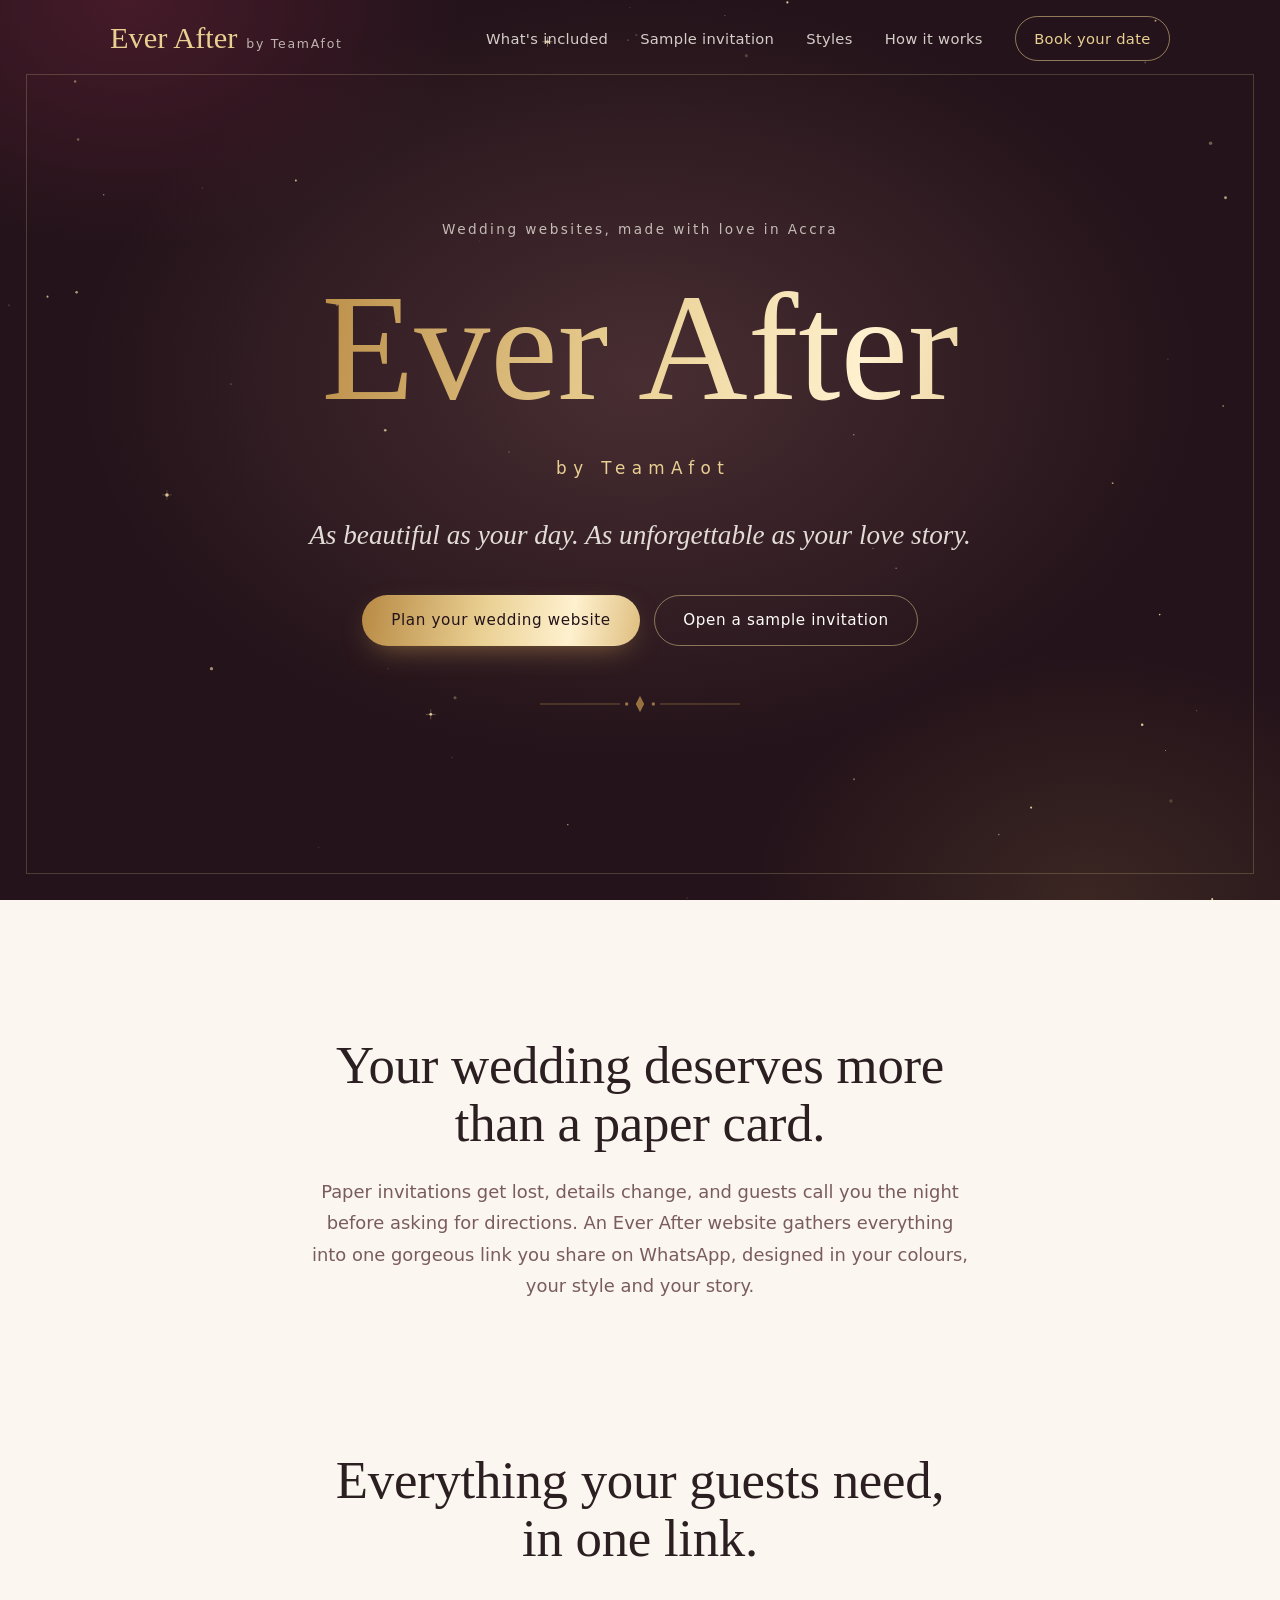
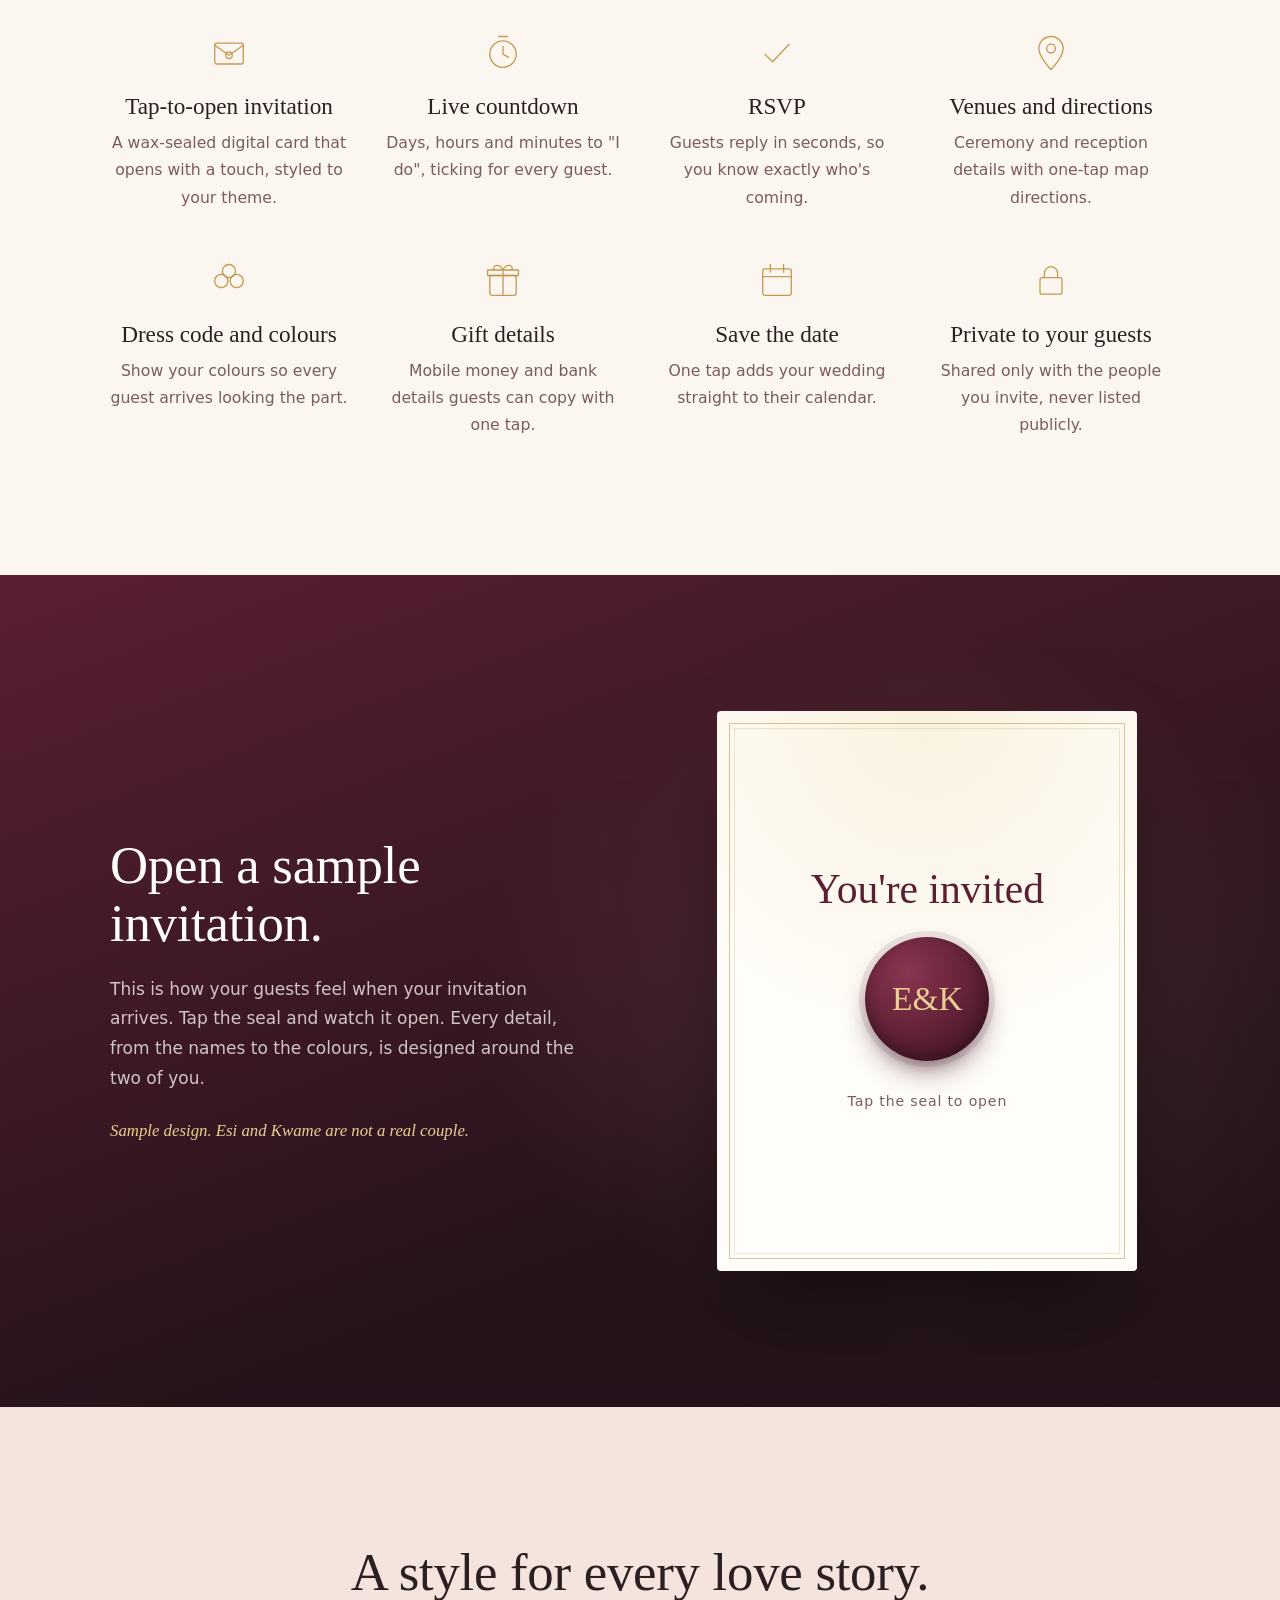
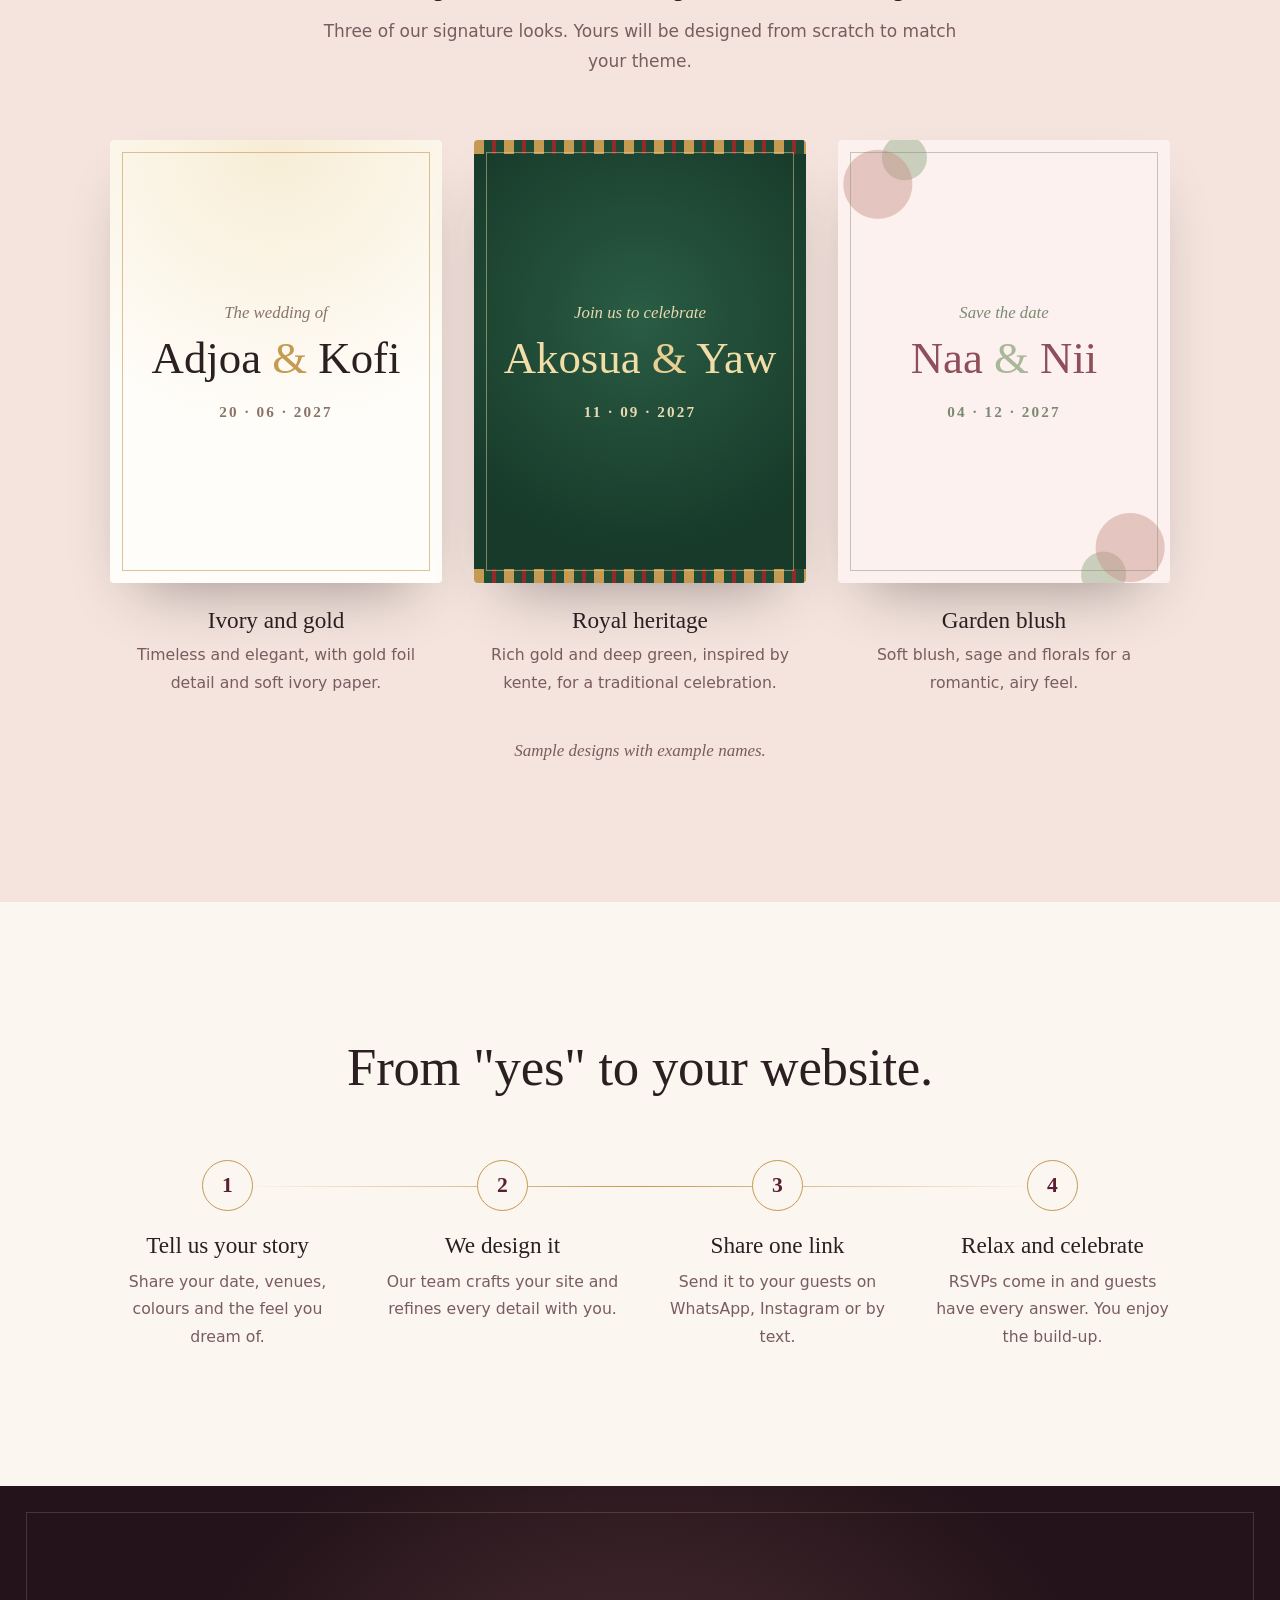
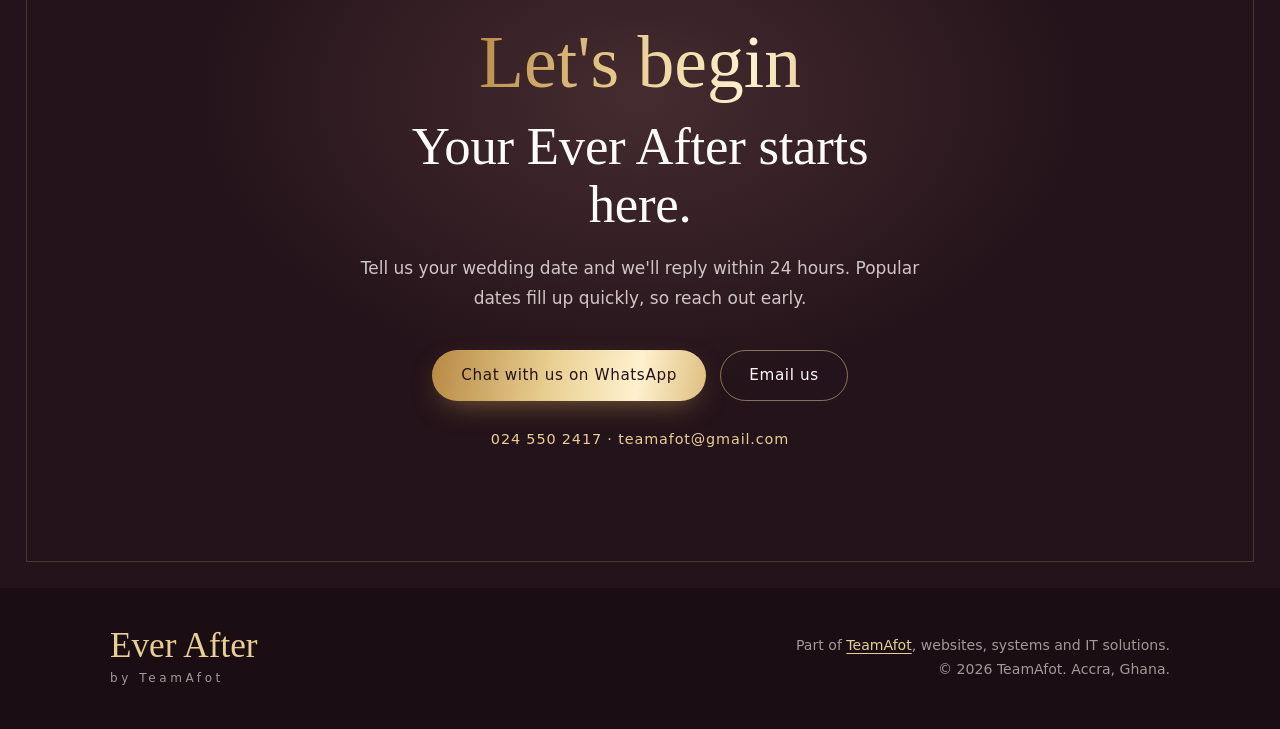
==== index.html @ 18d46f21 "Add files via upload" ====
<!DOCTYPE html>
<html lang="en">
<head>
  <meta charset="utf-8">
  <meta name="viewport" content="width=device-width, initial-scale=1">
  <title>Ever After by TeamAfot | Wedding Websites in Ghana</title>
  <meta name="description" content="Ever After by TeamAfot designs glamorous wedding websites: digital invitations, countdowns, RSVP, gift details and directions, all in one link for your guests.">
  <meta name="theme-color" content="#24131A">
  <meta property="og:title" content="Ever After by TeamAfot">
  <meta property="og:description" content="Wedding websites as beautiful as your day.">
  <meta property="og:image" content="assets/logo/ever-after-logo-dark.png">
  <link rel="icon" href="assets/logo/favicon.svg" type="image/svg+xml">
  <link rel="preload" href="assets/fonts/pinyon-script-latin-400-normal.woff2" as="font" type="font/woff2" crossorigin>
  <link rel="preload" href="assets/fonts/cormorant-garamond-latin-500-normal.woff2" as="font" type="font/woff2" crossorigin>
  <link rel="stylesheet" href="styles.css">
</head>
<body>

<a class="skip" href="#main">Skip to content</a>

<header class="nav">
  <div class="nav__inner">
    <a class="nav__brand" href="#top" aria-label="Ever After by TeamAfot, home">
      <span class="nav__script">Ever After</span>
      <span class="nav__by">by TeamAfot</span>
    </a>
    <button class="nav__toggle" aria-expanded="false" aria-controls="menu">Menu</button>
    <nav class="nav__menu" id="menu" aria-label="Main">
      <a href="#features">What's included</a>
      <a href="#sample">Sample invitation</a>
      <a href="#styles">Styles</a>
      <a href="#how">How it works</a>
      <a class="nav__cta" href="#book">Book your date</a>
    </nav>
  </div>
</header>

<main id="main">

  <!-- HERO -->
  <section class="hero" id="top">
    <canvas class="sparkles" aria-hidden="true"></canvas>
    <div class="hero__inner">
      <p class="hero__pre">Wedding websites, made with love in Accra</p>
      <h1 class="hero__title"><span class="foil">Ever After</span></h1>
      <p class="hero__by">by TeamAfot</p>
      <p class="hero__line">As beautiful as your day. As unforgettable as your love story.</p>
      <div class="hero__actions">
        <a class="btn btn--foil" href="#book">Plan your wedding website</a>
        <a class="btn btn--ghost" href="#sample">Open a sample invitation</a>
      </div>
      <div class="hero__ornament" aria-hidden="true">
      <svg viewBox="0 0 240 24"><path d="M0 12h96M144 12h96" stroke="currentColor" stroke-width=".8"/><path d="M120 2l5 10-5 10-5-10z" fill="currentColor"/><circle cx="104" cy="12" r="2" fill="currentColor"/><circle cx="136" cy="12" r="2" fill="currentColor"/></svg>
    </div>
    </div>

  </section>

  <!-- INTRO -->
  <section class="intro">
    <div class="wrap intro__inner">
      <h2>Your wedding deserves more than a paper&nbsp;card.</h2>
      <p>Paper invitations get lost, details change, and guests call you the night before asking for directions. An Ever After website gathers everything into one gorgeous link you share on WhatsApp, designed in your colours, your style and your story.</p>
    </div>
  </section>

  <!-- FEATURES -->
  <section class="features" id="features">
    <div class="wrap">
      <div class="head head--center">
        <h2>Everything your guests need, in one link.</h2>
      </div>
      <ul class="features__grid" role="list">
        <li>
          <svg viewBox="0 0 40 40" aria-hidden="true"><rect x="7" y="11" width="26" height="19" rx="2"/><path d="M7 13l13 9 13-9"/><circle cx="20" cy="22" r="3"/></svg>
          <h3>Tap-to-open invitation</h3>
          <p>A wax-sealed digital card that opens with a touch, styled to your theme.</p>
        </li>
        <li>
          <svg viewBox="0 0 40 40" aria-hidden="true"><circle cx="20" cy="21" r="12"/><path d="M20 14v7l5 3M16 5h8"/></svg>
          <h3>Live countdown</h3>
          <p>Days, hours and minutes to "I do", ticking for every guest.</p>
        </li>
        <li>
          <svg viewBox="0 0 40 40" aria-hidden="true"><path d="M9 21l7 7 15-16"/></svg>
          <h3>RSVP</h3>
          <p>Guests reply in seconds, so you know exactly who's coming.</p>
        </li>
        <li>
          <svg viewBox="0 0 40 40" aria-hidden="true"><path d="M20 35s-11-11-11-19a11 11 0 0 1 22 0c0 8-11 19-11 19z"/><circle cx="20" cy="16" r="4"/></svg>
          <h3>Venues and directions</h3>
          <p>Ceremony and reception details with one-tap map directions.</p>
        </li>
        <li>
          <svg viewBox="0 0 40 40" aria-hidden="true"><circle cx="13" cy="20" r="6"/><circle cx="27" cy="20" r="6"/><circle cx="20" cy="11" r="6"/></svg>
          <h3>Dress code and colours</h3>
          <p>Show your colours so every guest arrives looking the part.</p>
        </li>
        <li>
          <svg viewBox="0 0 40 40" aria-hidden="true"><rect x="8" y="15" width="24" height="18" rx="2"/><path d="M6 15h28v-5H6zM20 10v23M20 10c-3-6-10-5-8 0M20 10c3-6 10-5 8 0"/></svg>
          <h3>Gift details</h3>
          <p>Mobile money and bank details guests can copy with one tap.</p>
        </li>
        <li>
          <svg viewBox="0 0 40 40" aria-hidden="true"><rect x="7" y="9" width="26" height="24" rx="2"/><path d="M7 16h26M14 5v7M26 5v7"/></svg>
          <h3>Save the date</h3>
          <p>One tap adds your wedding straight to their calendar.</p>
        </li>
        <li>
          <svg viewBox="0 0 40 40" aria-hidden="true"><rect x="10" y="17" width="20" height="15" rx="2"/><path d="M14 17v-4a6 6 0 0 1 12 0v4"/></svg>
          <h3>Private to your guests</h3>
          <p>Shared only with the people you invite, never listed publicly.</p>
        </li>
      </ul>
    </div>
  </section>

  <!-- SAMPLE INVITATION -->
  <section class="sample" id="sample">
    <canvas class="confetti" aria-hidden="true"></canvas>
    <div class="wrap sample__grid">
      <div class="sample__copy">
        <h2>Open a sample invitation.</h2>
        <p>This is how your guests feel when your invitation arrives. Tap the seal and watch it open. Every detail, from the names to the colours, is designed around the two of you.</p>
        <p class="sample__note">Sample design. Esi and Kwame are not a real couple.</p>
      </div>

      <div class="invite">
        <div class="invite__card">
          <div class="invite__closed">
            <p class="invite__kicker">You're invited</p>
            <button class="seal" aria-label="Open the sample invitation"><span>E&amp;K</span></button>
            <p class="invite__tap">Tap the seal to open</p>
          </div>
          <div class="invite__open" hidden>
            <p class="invite__small">Together with their families</p>
            <p class="invite__names">Esi <span>&amp;</span> Kwame</p>
            <p class="invite__small">request the honour of your presence</p>
            <div class="invite__rule" aria-hidden="true"></div>
            <p class="invite__date">Saturday, 13 March 2027</p>
            <p class="invite__venue">Accra, Ghana</p>
            <div class="countdown">
              <div><b data-cd="d">0</b><small>days</small></div>
              <div><b data-cd="h">00</b><small>hours</small></div>
              <div><b data-cd="m">00</b><small>mins</small></div>
              <div><b data-cd="s">00</b><small>secs</small></div>
            </div>
            <div class="swatches" aria-label="Dress code: wine, champagne and gold">
              <span style="--c:#5B1F33"></span><span style="--c:#F1E2C6"></span><span style="--c:#C59A52"></span>
              <small>Dress code</small>
            </div>
            <div class="rsvp">
              <button class="rsvp__btn" data-rsvp="yes">Joyfully accept</button>
              <button class="rsvp__btn rsvp__btn--line" data-rsvp="no">Regretfully decline</button>
            </div>
            <p class="rsvp__msg" role="status"></p>
            <button class="invite__reset">Close invitation</button>
          </div>
        </div>
      </div>
    </div>
  </section>

  <!-- STYLES -->
  <section class="styles" id="styles">
    <div class="wrap">
      <div class="head head--center">
        <h2>A style for every love story.</h2>
        <p>Three of our signature looks. Yours will be designed from scratch to match your theme.</p>
      </div>
      <ul class="styles__grid" role="list">
        <li class="look look--ivory">
          <div class="look__card" aria-hidden="true">
            <p class="look__small">The wedding of</p>
            <p class="look__names">Adjoa <span>&amp;</span> Kofi</p>
            <p class="look__date">20 · 06 · 2027</p>
          </div>
          <h3>Ivory and gold</h3>
          <p>Timeless and elegant, with gold foil detail and soft ivory paper.</p>
        </li>
        <li class="look look--kente">
          <div class="look__card" aria-hidden="true">
            <p class="look__small">Join us to celebrate</p>
            <p class="look__names">Akosua <span>&amp;</span> Yaw</p>
            <p class="look__date">11 · 09 · 2027</p>
          </div>
          <h3>Royal heritage</h3>
          <p>Rich gold and deep green, inspired by kente, for a traditional celebration.</p>
        </li>
        <li class="look look--blush">
          <div class="look__card" aria-hidden="true">
            <p class="look__small">Save the date</p>
            <p class="look__names">Naa <span>&amp;</span> Nii</p>
            <p class="look__date">04 · 12 · 2027</p>
          </div>
          <h3>Garden blush</h3>
          <p>Soft blush, sage and florals for a romantic, airy feel.</p>
        </li>
      </ul>
      <p class="styles__note">Sample designs with example names.</p>
    </div>
  </section>

  <!-- HOW -->
  <section class="how" id="how">
    <div class="wrap">
      <div class="head head--center">
        <h2>From "yes" to your website.</h2>
      </div>
      <ol class="how__steps" role="list">
        <li><h3>Tell us your story</h3><p>Share your date, venues, colours and the feel you dream of.</p></li>
        <li><h3>We design it</h3><p>Our team crafts your site and refines every detail with you.</p></li>
        <li><h3>Share one link</h3><p>Send it to your guests on WhatsApp, Instagram or by text.</p></li>
        <li><h3>Relax and celebrate</h3><p>RSVPs come in and guests have every answer. You enjoy the build-up.</p></li>
      </ol>
    </div>
  </section>

  <!-- BOOK -->
  <section class="book" id="book">
    <div class="wrap book__inner">
      <p class="book__script foil">Let's begin</p>
      <h2>Your Ever After starts here.</h2>
      <p>Tell us your wedding date and we'll reply within 24 hours. Popular dates fill up quickly, so reach out early.</p>
      <div class="book__actions">
        <a class="btn btn--foil" href="https://wa.me/233245502417?text=Hello%20Ever%20After%20by%20TeamAfot%2C%20we%27d%20love%20a%20wedding%20website.%20Our%20date%20is%3A%20" target="_blank" rel="noopener">Chat with us on WhatsApp</a>
        <a class="btn btn--ghost" href="mailto:teamafot@gmail.com?subject=Wedding%20website%20enquiry">Email us</a>
      </div>
      <p class="book__contact">024 550 2417 · teamafot@gmail.com</p>
    </div>
  </section>
</main>

<footer class="footer">
  <div class="wrap footer__inner">
    <div>
      <p class="footer__script">Ever After</p>
      <p class="footer__by">by TeamAfot</p>
    </div>
    <p class="footer__links">Part of <a href="https://teamafot.github.io/">TeamAfot</a>, websites, systems and IT solutions.<br>© <span id="year">2026</span> TeamAfot. Accra, Ghana.</p>
  </div>
</footer>

<script src="script.js"></script>
</body>
</html>
---- styles.css ----
/* ===== Ever After by TeamAfot ===== */
@font-face { font-family: "Pinyon Script"; src: url("assets/fonts/pinyon-script-latin-400-normal.woff2") format("woff2"); font-display: swap; }
@font-face { font-family: "Cormorant Garamond"; src: url("assets/fonts/cormorant-garamond-latin-400-normal.woff2") format("woff2"); font-weight: 400; font-display: swap; }
@font-face { font-family: "Cormorant Garamond"; src: url("assets/fonts/cormorant-garamond-latin-400-italic.woff2") format("woff2"); font-weight: 400; font-style: italic; font-display: swap; }
@font-face { font-family: "Cormorant Garamond"; src: url("assets/fonts/cormorant-garamond-latin-500-normal.woff2") format("woff2"); font-weight: 500; font-display: swap; }
@font-face { font-family: "Cormorant Garamond"; src: url("assets/fonts/cormorant-garamond-latin-600-normal.woff2") format("woff2"); font-weight: 600; font-display: swap; }
@font-face { font-family: "Jost"; src: url("assets/fonts/jost-latin-300-normal.woff2") format("woff2"); font-weight: 300; font-display: swap; }
@font-face { font-family: "Jost"; src: url("assets/fonts/jost-latin-400-normal.woff2") format("woff2"); font-weight: 400; font-display: swap; }
@font-face { font-family: "Jost"; src: url("assets/fonts/jost-latin-500-normal.woff2") format("woff2"); font-weight: 500; font-display: swap; }

:root {
  --night: #24131A;      /* deep wine-black */
  --wine: #5B1F33;
  --ivory: #FBF6EF;
  --pearl: #FFFDF9;
  --blush: #F4E4DD;
  --rose: #C98F86;
  --ink: #2B1F22;
  --mauve: #7A5C60;      /* body text on light */
  --gold: #C59A52;
  --gold-ink: #94702F;
  --gold-soft: #E9CF92;
  --foil: linear-gradient(100deg, #B88A44 0%, #E9CF92 22%, #FFF1CF 38%, #D4AE66 55%, #F3DDA6 72%, #B88A44 100%);

  --script: "Pinyon Script", "Snell Roundhand", cursive;
  --serif: "Cormorant Garamond", Georgia, serif;
  --sans: "Jost", system-ui, sans-serif;

  --wrap: 1140px;
  --gutter: clamp(1.25rem, 4vw, 2.5rem);
  --section: clamp(5rem, 11vw, 8.5rem);
  --ease: cubic-bezier(.22, .61, .36, 1);
}

*, *::before, *::after { box-sizing: border-box; }
html { scroll-behavior: smooth; scroll-padding-top: 5rem; }
body { margin: 0; font-family: var(--sans); font-weight: 300; font-size: 1.0625rem; line-height: 1.75; color: var(--ink); background: var(--ivory); -webkit-font-smoothing: antialiased; }
img, svg { display: block; max-width: 100%; }
a { color: inherit; }
p { margin: 0; }
h1, h2, h3 { margin: 0; font-weight: 500; }
h2 { font-family: var(--serif); font-size: clamp(2.1rem, 4.4vw, 3.3rem); line-height: 1.1; letter-spacing: -0.005em; }
h3 { font-family: var(--serif); font-size: 1.45rem; line-height: 1.2; }
:focus-visible { outline: 2px solid var(--gold); outline-offset: 3px; border-radius: 4px; }
.wrap { max-width: var(--wrap); margin: 0 auto; padding: 0 var(--gutter); }
.skip { position: absolute; left: -999px; top: 0; background: var(--wine); color: var(--pearl); padding: .6rem 1rem; z-index: 100; }
.skip:focus { left: 1rem; top: 1rem; }

.foil { background: var(--foil); background-size: 220% 100%; -webkit-background-clip: text; background-clip: text; color: transparent; }

.head { margin-bottom: clamp(2.75rem, 5vw, 4rem); }
.head--center { text-align: center; max-width: 40rem; margin-left: auto; margin-right: auto; }
.head p { margin-top: 1rem; color: var(--mauve); }

/* Buttons */
.btn { display: inline-flex; align-items: center; justify-content: center; font: 500 .95rem/1 var(--sans); letter-spacing: .04em; padding: 1.05rem 1.75rem; border-radius: 999px; text-decoration: none; cursor: pointer; border: 1px solid transparent; transition: transform .3s var(--ease), box-shadow .3s var(--ease), background-color .3s; }
.btn--foil { background: var(--foil); background-size: 200% 100%; color: var(--night); box-shadow: 0 10px 30px -12px rgba(197, 154, 82, .7); }
.btn--foil:hover { transform: translateY(-2px); background-position: 100% 0; box-shadow: 0 16px 36px -14px rgba(197, 154, 82, .85); }
.btn--ghost { border-color: rgba(233, 207, 146, .5); color: var(--pearl); }
.btn--ghost:hover { background: rgba(233, 207, 146, .1); }

/* ===== Nav ===== */
.nav { position: fixed; inset: 0 0 auto; z-index: 50; transition: background-color .4s, box-shadow .4s; }
.nav.is-scrolled { background: rgba(36, 19, 26, .94); backdrop-filter: blur(12px); -webkit-backdrop-filter: blur(12px); box-shadow: 0 1px 0 rgba(233, 207, 146, .15); }
.nav__inner { max-width: var(--wrap); margin: 0 auto; padding: 1rem var(--gutter); display: flex; align-items: center; justify-content: space-between; gap: 1rem; }
.nav__brand { display: flex; align-items: baseline; gap: .55rem; text-decoration: none; color: var(--gold-soft); }
.nav__script { font-family: var(--script); font-size: 1.9rem; line-height: 1; }
.nav__by { font-size: .78rem; letter-spacing: .14em; color: rgba(251, 246, 239, .7); }
.nav__menu { display: flex; align-items: center; gap: 2rem; }
.nav__menu a { text-decoration: none; font-size: .92rem; font-weight: 400; color: rgba(251, 246, 239, .82); letter-spacing: .02em; transition: color .25s; }
.nav__menu a:hover { color: var(--gold-soft); }
.nav__menu .nav__cta { border: 1px solid rgba(233, 207, 146, .55); padding: .55rem 1.15rem; border-radius: 999px; color: var(--gold-soft); }
.nav__menu .nav__cta:hover { background: rgba(233, 207, 146, .12); }
.nav__toggle { display: none; background: none; border: 1px solid rgba(233, 207, 146, .4); color: var(--pearl); font: 500 .9rem var(--sans); padding: .5rem 1rem; border-radius: 999px; cursor: pointer; }

/* ===== Hero ===== */
.hero {
  position: relative; min-height: 100vh; min-height: 100svh; display: grid; place-items: center; text-align: center; overflow: hidden;
  color: var(--pearl); padding: 7rem var(--gutter) 5rem;
  background:
    radial-gradient(50rem 34rem at 50% 42%, rgba(201, 143, 134, .22), transparent 70%),
    radial-gradient(30rem 22rem at 85% 100%, rgba(197, 154, 82, .14), transparent 70%),
    radial-gradient(30rem 22rem at 10% 0%, rgba(91, 31, 51, .6), transparent 70%),
    var(--night);
}
.hero::before { content: ""; position: absolute; inset: 4.6rem clamp(.8rem, 2vw, 1.6rem) clamp(.8rem, 2vw, 1.6rem); border: 1px solid rgba(233, 207, 146, .22); pointer-events: none; }
.sparkles { position: absolute; inset: 0; width: 100%; height: 100%; pointer-events: none; }
.hero__inner { position: relative; z-index: 1; max-width: 50rem; }
.hero__pre { font-size: .85rem; letter-spacing: .18em; color: rgba(251, 246, 239, .72); opacity: 0; animation: rise 1s var(--ease) .2s forwards; }
.hero__title { font-family: var(--script); font-weight: 400; font-size: clamp(4.6rem, 15vw, 9.5rem); line-height: 1.05; white-space: nowrap; margin: 1.2rem 0 0; padding: 0 .1em; }
.hero__title .foil { display: inline-block; padding: .05em .15em .15em; animation: shimmer 6s ease-in-out 1.2s infinite, rise 1.4s var(--ease) .35s both; }
.hero__by { font-size: clamp(.9rem, 1.4vw, 1.05rem); letter-spacing: .38em; text-indent: .38em; color: var(--gold-soft); margin-top: .2rem; opacity: 0; animation: rise 1s var(--ease) .9s forwards; }
.hero__line { font-family: var(--serif); font-style: italic; font-size: clamp(1.3rem, 2.4vw, 1.7rem); line-height: 1.4; margin-top: 2rem; color: rgba(251, 246, 239, .88); opacity: 0; animation: rise 1s var(--ease) 1.1s forwards; }
.hero__actions { display: flex; flex-wrap: wrap; justify-content: center; gap: .9rem; margin-top: 2.6rem; opacity: 0; animation: rise 1s var(--ease) 1.3s forwards; }
.hero__ornament { width: 200px; margin: 3rem auto 0; color: var(--gold); opacity: .7; }
@keyframes rise { from { opacity: 0; transform: translateY(14px); } to { opacity: 1; transform: none; } }
@keyframes shimmer { 0%, 100% { background-position: 0% 0; } 50% { background-position: 100% 0; } }

/* ===== Intro ===== */
.intro { padding: var(--section) 0 calc(var(--section) * .6); }
.intro__inner { max-width: 46rem; text-align: center; }
.intro p { margin-top: 1.5rem; color: var(--mauve); font-size: 1.12rem; }

/* ===== Features ===== */
.features { padding: calc(var(--section) * .5) 0 var(--section); }
.features__grid { list-style: none; margin: 0; padding: 0; display: grid; grid-template-columns: repeat(4, 1fr); gap: 3rem 2.25rem; }
.features__grid li { text-align: center; }
.features__grid svg { width: 44px; height: 44px; margin: 0 auto 1.1rem; fill: none; stroke: var(--gold); stroke-width: 1.2; stroke-linecap: round; stroke-linejoin: round; }
.features__grid p { margin-top: .5rem; color: var(--mauve); font-size: .98rem; }

/* ===== Sample invitation ===== */
.sample {
  position: relative; overflow: hidden; padding: var(--section) 0; color: var(--pearl);
  background: radial-gradient(40rem 32rem at 72% 50%, rgba(201, 143, 134, .2), transparent 70%), linear-gradient(160deg, var(--wine) 0%, var(--night) 70%);
}
.confetti { position: absolute; inset: 0; width: 100%; height: 100%; pointer-events: none; z-index: 2; }
.sample__grid { position: relative; z-index: 1; display: grid; grid-template-columns: 1fr 1fr; gap: clamp(2.5rem, 7vw, 7rem); align-items: center; }
.sample h2 { color: var(--pearl); }
.sample__copy > p { margin-top: 1.4rem; color: rgba(251, 246, 239, .78); max-width: 30rem; }
.sample__copy .sample__note { margin-top: 1.4rem; font-size: 1.05rem; font-style: italic; font-family: var(--serif); color: var(--gold-soft); }

.invite { justify-self: center; width: min(100%, 420px); }
.invite__card {
  position: relative; min-height: 560px; padding: 3rem 2rem; text-align: center; color: var(--ink);
  background: radial-gradient(circle at 50% 0%, rgba(233, 207, 146, .25), transparent 55%), var(--pearl);
  border-radius: 4px; box-shadow: 0 40px 90px -30px rgba(0, 0, 0, .7);
  display: flex; flex-direction: column; justify-content: center;
}
.invite__card::before { content: ""; position: absolute; inset: 12px; border: 1px solid rgba(197, 154, 82, .6); pointer-events: none; }
.invite__card::after { content: ""; position: absolute; inset: 17px; border: 1px solid rgba(197, 154, 82, .25); pointer-events: none; }
.invite__closed { display: flex; flex-direction: column; align-items: center; gap: 1.7rem; }
.invite__kicker { font-family: var(--script); font-size: 2.6rem; line-height: 1; color: var(--wine); }
.seal {
  width: 124px; height: 124px; border-radius: 50%; border: 0; cursor: pointer; display: grid; place-items: center;
  background: radial-gradient(circle at 34% 28%, #8B3550, var(--wine) 60%, #3D1221);
  box-shadow: 0 14px 30px -10px rgba(61, 18, 33, .8), inset 0 -6px 14px rgba(0,0,0,.3), 0 0 0 6px rgba(91, 31, 51, .1);
  transition: transform .4s var(--ease);
  animation: breathe 3s ease-in-out infinite;
}
.seal span { font-family: var(--script); font-size: 2.1rem; color: var(--gold-soft); }
.seal:hover { transform: scale(1.05) rotate(-3deg); }
@keyframes breathe { 0%, 100% { box-shadow: 0 14px 30px -10px rgba(61,18,33,.8), inset 0 -6px 14px rgba(0,0,0,.3), 0 0 0 6px rgba(91,31,51,.1); } 50% { box-shadow: 0 14px 30px -10px rgba(61,18,33,.8), inset 0 -6px 14px rgba(0,0,0,.3), 0 0 0 16px rgba(91,31,51,.04); } }
.invite__tap { font-size: .88rem; letter-spacing: .06em; color: var(--mauve); }
.invite__open { animation: unfold .9s var(--ease) both; }
@keyframes unfold { from { opacity: 0; transform: translateY(12px) scale(.98); } to { opacity: 1; transform: none; } }
.invite__small { font-family: var(--serif); font-style: italic; font-size: 1.1rem; color: var(--mauve); }
.invite__names { font-family: var(--script); font-size: clamp(3rem, 9vw, 3.8rem); line-height: 1.15; color: var(--wine); margin: .4rem 0; }
.invite__names span { color: var(--gold); }
.invite__rule { width: 80px; height: 1px; margin: 1.2rem auto; background: linear-gradient(90deg, transparent, var(--gold), transparent); }
.invite__date { font-family: var(--serif); font-weight: 600; font-size: 1.25rem; letter-spacing: .02em; }
.invite__venue { font-size: .9rem; letter-spacing: .12em; color: var(--mauve); }
.countdown { display: grid; grid-template-columns: repeat(4, 1fr); gap: .5rem; margin: 1.4rem 0; }
.countdown div { border-top: 1px solid rgba(197,154,82,.4); border-bottom: 1px solid rgba(197,154,82,.4); padding: .55rem 0; }
.countdown b { display: block; font-family: var(--serif); font-weight: 600; font-size: 1.7rem; line-height: 1.1; color: var(--wine); font-variant-numeric: tabular-nums; }
.countdown small { font-size: .7rem; letter-spacing: .08em; color: var(--mauve); }
.swatches { display: flex; align-items: center; justify-content: center; gap: .45rem; }
.swatches span { width: 22px; height: 22px; border-radius: 50%; background: var(--c); box-shadow: inset 0 0 0 1px rgba(43,31,34,.12); }
.swatches small { margin-left: .4rem; font-size: .8rem; color: var(--mauve); }
.rsvp { display: flex; gap: .5rem; justify-content: center; flex-wrap: wrap; margin-top: 1.5rem; }
.rsvp__btn { font: 500 .85rem var(--sans); letter-spacing: .03em; border: 1px solid var(--wine); background: var(--wine); color: var(--pearl); border-radius: 999px; padding: .75rem 1.15rem; cursor: pointer; }
.rsvp__btn--line { background: transparent; color: var(--wine); border-color: rgba(91,31,51,.3); }
.rsvp__msg { min-height: 1.5em; margin-top: .8rem; font-family: var(--serif); font-style: italic; font-size: 1.02rem; color: var(--gold-ink); }
.invite__reset { background: none; border: 0; color: var(--mauve); font: 400 .8rem var(--sans); text-decoration: underline; text-underline-offset: 3px; cursor: pointer; }

/* ===== Styles ===== */
.styles { padding: var(--section) 0; background: var(--blush); }
.styles__grid { list-style: none; margin: 0; padding: 0; display: grid; grid-template-columns: repeat(3, 1fr); gap: 2rem; }
.look { text-align: center; }
.look h3 { margin-top: 1.5rem; }
.look > p { margin-top: .4rem; color: var(--mauve); font-size: .98rem; max-width: 20rem; margin-left: auto; margin-right: auto; }
.look__card {
  position: relative; aspect-ratio: 3 / 4; border-radius: 4px; display: flex; flex-direction: column; align-items: center; justify-content: center; gap: .4rem; padding: 2rem 1.25rem;
  box-shadow: 0 30px 60px -30px rgba(43, 31, 34, .45); transition: transform .5s var(--ease);
}
.look:hover .look__card { transform: translateY(-6px) rotate(-.6deg); }
.look__card::before { content: ""; position: absolute; inset: 12px; border: 1px solid var(--frame); pointer-events: none; }
.look__small { font-family: var(--serif); font-style: italic; font-size: 1.05rem; color: var(--muted); }
.look__names { font-family: var(--script); font-size: clamp(2.2rem, 3.6vw, 2.8rem); line-height: 1.15; color: var(--name); }
.look__names span { color: var(--accent); }
.look__date { font-family: var(--serif); font-weight: 600; letter-spacing: .14em; font-size: .95rem; color: var(--muted); margin-top: .5rem; }

.look--ivory .look__card { --frame: rgba(197,154,82,.6); --muted: #8A7468; --name: var(--ink); --accent: var(--gold); background: radial-gradient(circle at 50% 0%, rgba(233,207,146,.35), transparent 60%), var(--pearl); }
.look--kente .look__card {
  --frame: rgba(233,207,146,.5); --muted: #E8D9B0; --name: #F3DDA6; --accent: #E9CF92;
  background:
    linear-gradient(90deg, transparent 0 14px, transparent 14px),
    repeating-linear-gradient(90deg, #C59A52 0 10px, #1F4A35 10px 18px, #8E2B2B 18px 22px, #1F4A35 22px 30px) top / 100% 14px no-repeat,
    repeating-linear-gradient(90deg, #C59A52 0 10px, #1F4A35 10px 18px, #8E2B2B 18px 22px, #1F4A35 22px 30px) bottom / 100% 14px no-repeat,
    radial-gradient(circle at 50% 40%, #2A5C44, #173A2A 75%);
}
.look--blush .look__card {
  --frame: rgba(122,140,110,.45); --muted: #7C8A73; --name: #8E4F5A; --accent: #A9B79B;
  background:
    radial-gradient(circle at 12% 10%, rgba(201,143,134,.45) 0 34px, transparent 35px),
    radial-gradient(circle at 20% 4%, rgba(169,183,155,.6) 0 22px, transparent 23px),
    radial-gradient(circle at 88% 92%, rgba(201,143,134,.45) 0 34px, transparent 35px),
    radial-gradient(circle at 80% 98%, rgba(169,183,155,.6) 0 22px, transparent 23px),
    #FCF1EE;
}
.styles__note { text-align: center; margin-top: 2.5rem; font-family: var(--serif); font-style: italic; color: var(--mauve); }

/* ===== How ===== */
.how { padding: var(--section) 0; }
.how__steps { list-style: none; margin: 0; padding: 0; display: grid; grid-template-columns: repeat(4, 1fr); gap: 2.5rem; counter-reset: s; position: relative; }
.how__steps::before { content: ""; position: absolute; top: 1.6rem; left: 12%; right: 12%; height: 1px; background: linear-gradient(90deg, transparent, var(--gold), transparent); }
.how__steps li { counter-increment: s; text-align: center; position: relative; }
.how__steps li::before { content: counter(s); display: grid; place-items: center; width: 3.2rem; height: 3.2rem; margin: 0 auto 1.3rem; border-radius: 50%; background: var(--ivory); border: 1px solid var(--gold); font-family: var(--serif); font-weight: 600; font-size: 1.35rem; color: var(--wine); position: relative; }
.how__steps p { margin-top: .5rem; color: var(--mauve); font-size: .98rem; }

/* ===== Book ===== */
.book { padding: var(--section) 0; text-align: center; color: var(--pearl); background: radial-gradient(40rem 26rem at 50% 30%, rgba(201,143,134,.2), transparent 70%), var(--night); position: relative; }
.book::before { content: ""; position: absolute; inset: clamp(.8rem, 2vw, 1.6rem); border: 1px solid rgba(233, 207, 146, .18); pointer-events: none; }
.book__inner { max-width: 40rem; position: relative; }
.book__script { font-family: var(--script); font-size: clamp(3rem, 7vw, 4.6rem); line-height: 1.1; display: inline-block; padding: 0 .1em .1em; }
.book h2 { margin-top: .4rem; }
.book__inner > p:not(.book__script):not(.book__contact) { margin-top: 1.3rem; color: rgba(251, 246, 239, .78); }
.book__actions { display: flex; flex-wrap: wrap; justify-content: center; gap: .9rem; margin-top: 2.3rem; }
.book__contact { margin-top: 1.6rem; font-size: .9rem; letter-spacing: .06em; color: var(--gold-soft); }

/* ===== Footer ===== */
.footer { background: #1A0D13; color: rgba(251, 246, 239, .6); padding: 2.5rem 0; }
.footer__inner { display: flex; align-items: center; justify-content: space-between; gap: 1.5rem; flex-wrap: wrap; }
.footer__script { font-family: var(--script); font-size: 2.2rem; line-height: 1; color: var(--gold-soft); }
.footer__by { font-size: .75rem; letter-spacing: .3em; margin-top: .3rem; }
.footer__links { font-size: .88rem; text-align: right; line-height: 1.7; }
.footer__links a { color: var(--gold-soft); text-underline-offset: 3px; }

/* ===== Responsive ===== */
@media (max-width: 980px) {
  .features__grid { grid-template-columns: repeat(2, 1fr); }
  .sample__grid { grid-template-columns: 1fr; }
  .styles__grid { grid-template-columns: 1fr; max-width: 360px; margin: 0 auto; }
  .how__steps { grid-template-columns: 1fr 1fr; }
  .how__steps::before { display: none; }
}
@media (max-width: 720px) {
  .nav__toggle { display: inline-block; }
  .nav__menu { display: none; position: absolute; top: 100%; left: 0; right: 0; flex-direction: column; align-items: stretch; gap: 0; padding: .5rem var(--gutter) 1.25rem; background: var(--night); border-bottom: 1px solid rgba(233,207,146,.15); }
  .nav__menu.is-open { display: flex; }
  .nav__menu a { padding: .85rem 0; border-bottom: 1px solid rgba(233,207,146,.1); }
  .nav__menu .nav__cta { margin-top: 1rem; text-align: center; padding: .9rem; }
  .nav.menu-open { background: var(--night); }
  .nav__by { display: none; }
  .hero__pre { letter-spacing: .1em; font-size: .78rem; }
  .hero__title { white-space: normal; font-size: clamp(4.4rem, 24vw, 6rem); line-height: .95; }
  .features__grid { gap: 2.5rem 1.25rem; }
  .how__steps { grid-template-columns: 1fr; }
  .footer__links { text-align: left; }
  .invite__card { min-height: 520px; padding: 2.5rem 1.4rem; }
}
@media (prefers-reduced-motion: reduce) {
  html { scroll-behavior: auto; }
  *, *::before, *::after { animation-duration: .01ms !important; animation-delay: 0s !important; animation-iteration-count: 1 !important; transition: none !important; }
}
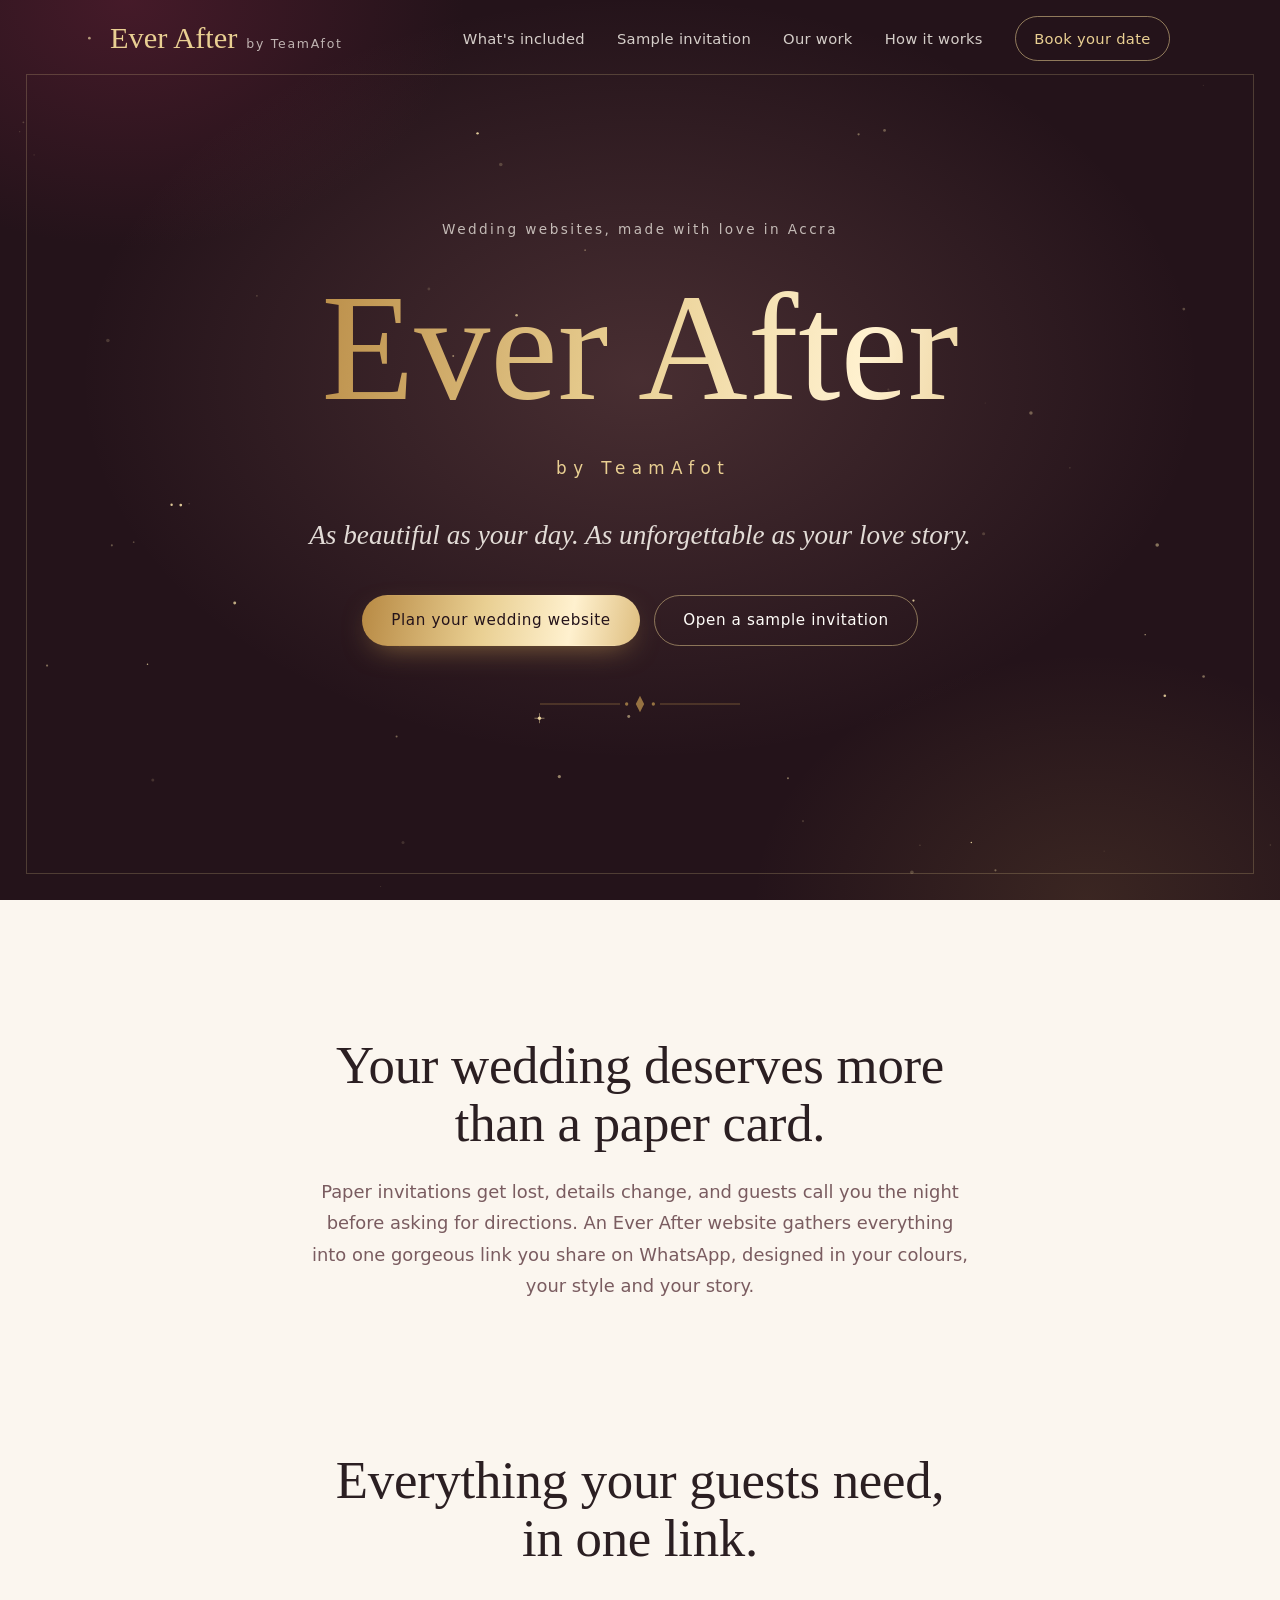
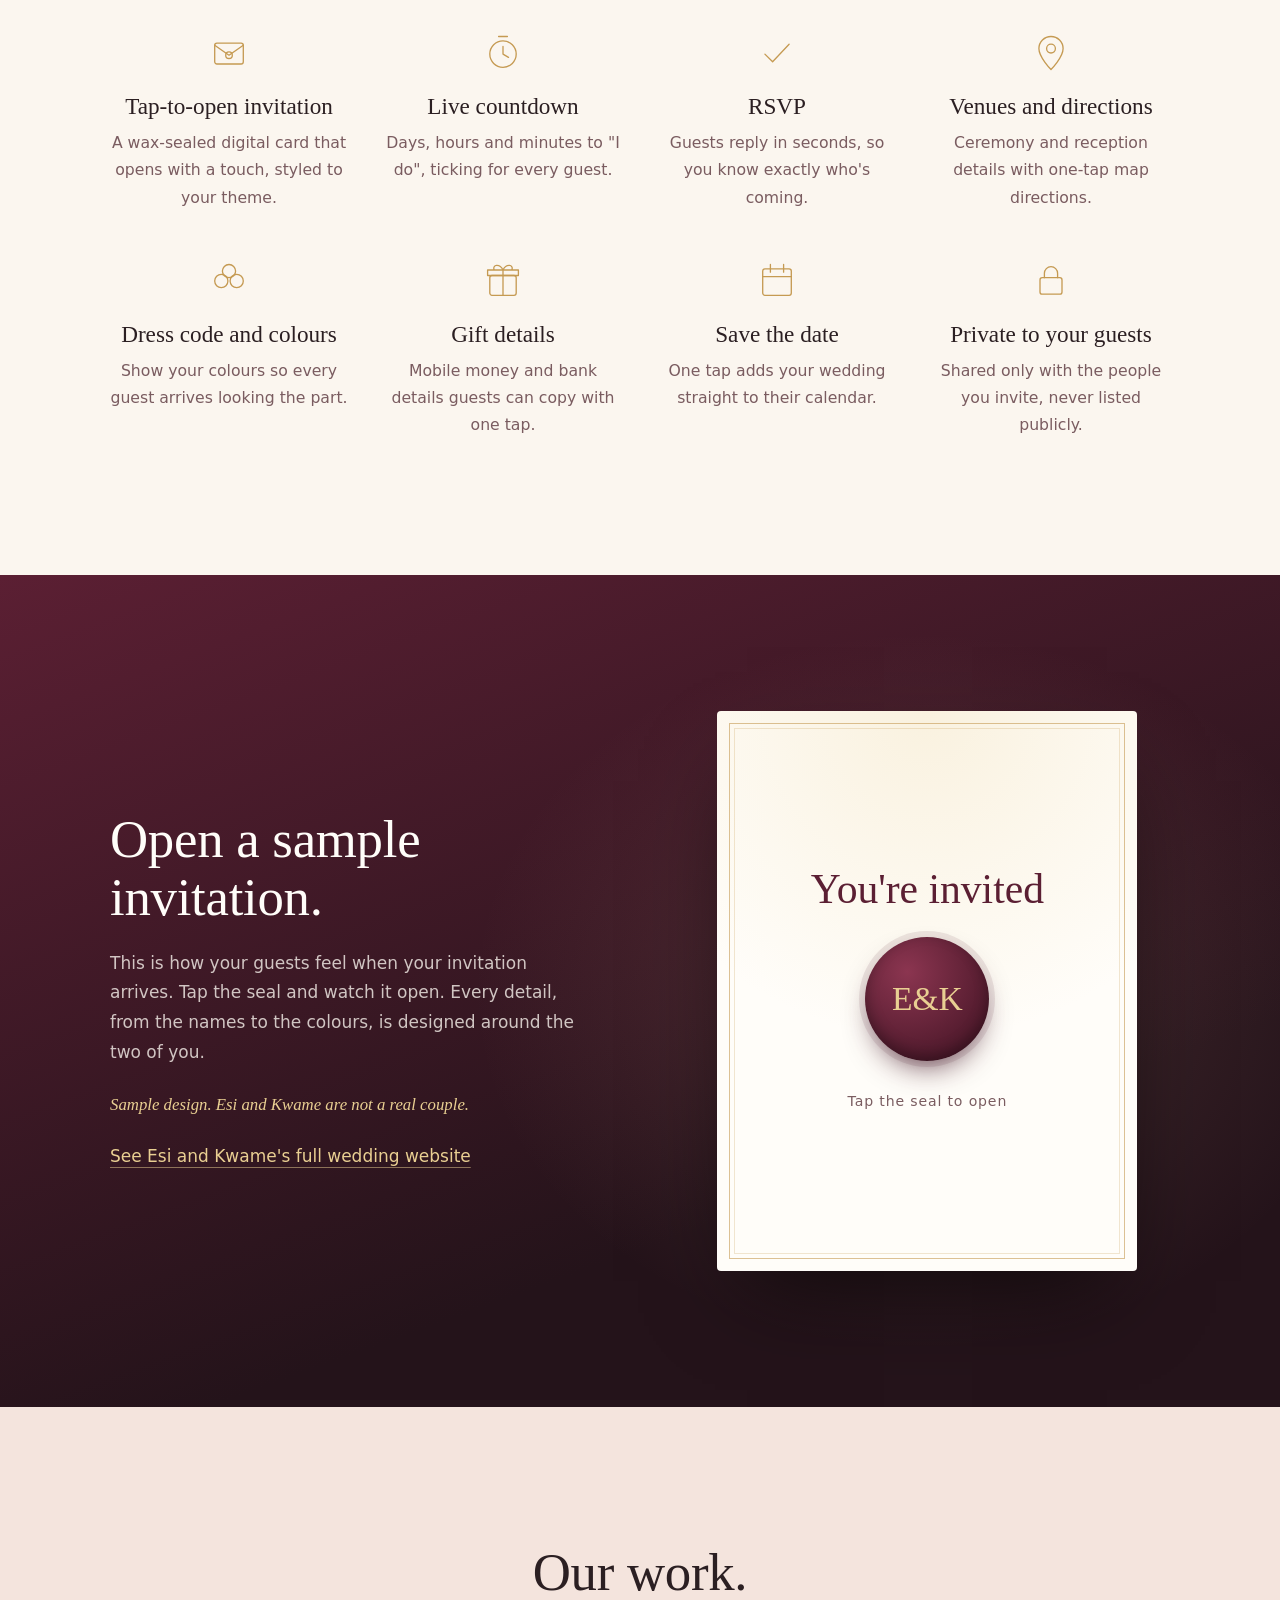
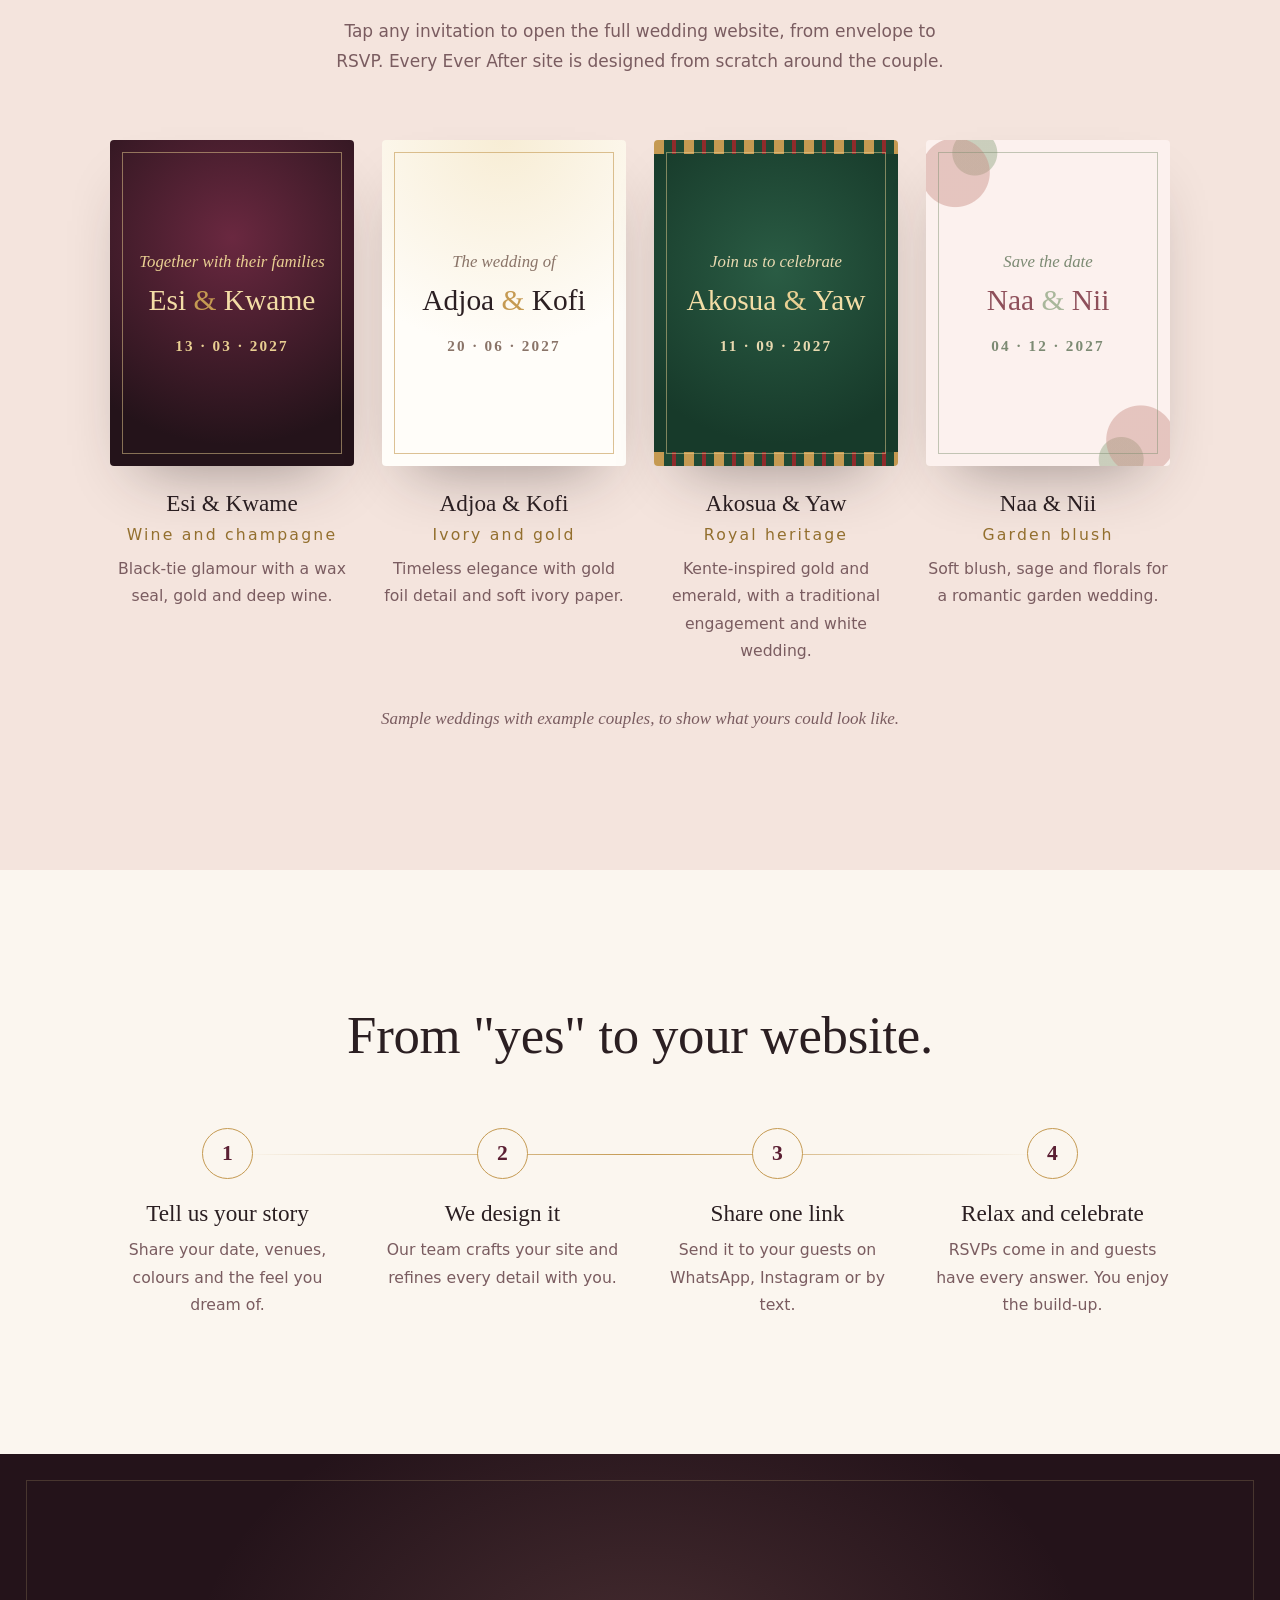
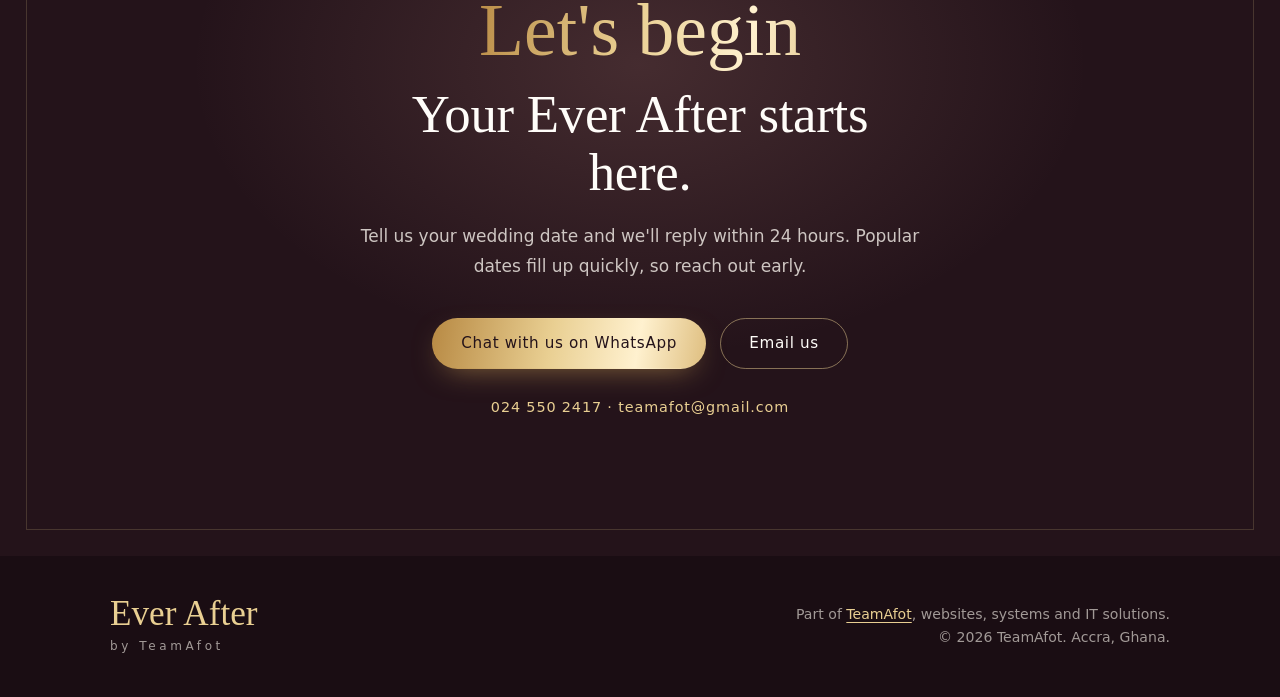
==== commit 53068c4b: "Add files via upload" ====
--- a/index.html
+++ b/index.html
@@ -28,7 +28,7 @@
     <nav class="nav__menu" id="menu" aria-label="Main">
       <a href="#features">What's included</a>
       <a href="#sample">Sample invitation</a>
-      <a href="#styles">Styles</a>
+      <a href="#work">Our work</a>
       <a href="#how">How it works</a>
       <a class="nav__cta" href="#book">Book your date</a>
     </nav>
@@ -123,6 +123,7 @@
         <h2>Open a sample invitation.</h2>
         <p>This is how your guests feel when your invitation arrives. Tap the seal and watch it open. Every detail, from the names to the colours, is designed around the two of you.</p>
         <p class="sample__note">Sample design. Esi and Kwame are not a real couple.</p>
+        <a class="sample__full" href="demo/?s=wine">See Esi and Kwame's full wedding website</a>
       </div>
 
       <div class="invite">
@@ -161,43 +162,68 @@
     </div>
   </section>
 
-  <!-- STYLES -->
-  <section class="styles" id="styles">
+  <!-- OUR WORK -->
+  <section class="styles" id="work">
     <div class="wrap">
       <div class="head head--center">
-        <h2>A style for every love story.</h2>
-        <p>Three of our signature looks. Yours will be designed from scratch to match your theme.</p>
+        <h2>Our work.</h2>
+        <p>Tap any invitation to open the full wedding website, from envelope to RSVP. Every Ever After site is designed from scratch around the couple.</p>
       </div>
       <ul class="styles__grid" role="list">
+        <li class="look look--wine">
+          <a class="look__link" href="demo/?s=wine" aria-label="See Esi and Kwame's sample wedding website">
+            <div class="look__card" aria-hidden="true">
+              <p class="look__small">Together with their families</p>
+              <p class="look__names">Esi <span>&amp;</span> Kwame</p>
+              <p class="look__date">13 · 03 · 2027</p>
+              <span class="look__tap">Tap to see</span>
+            </div>
+            <h3>Esi &amp; Kwame</h3>
+            <p class="look__style">Wine and champagne</p>
+            <p>Black-tie glamour with a wax seal, gold and deep wine.</p>
+          </a>
+        </li>
         <li class="look look--ivory">
-          <div class="look__card" aria-hidden="true">
-            <p class="look__small">The wedding of</p>
-            <p class="look__names">Adjoa <span>&amp;</span> Kofi</p>
-            <p class="look__date">20 · 06 · 2027</p>
-          </div>
-          <h3>Ivory and gold</h3>
-          <p>Timeless and elegant, with gold foil detail and soft ivory paper.</p>
-        </li>
-        <li class="look look--kente">
-          <div class="look__card" aria-hidden="true">
-            <p class="look__small">Join us to celebrate</p>
-            <p class="look__names">Akosua <span>&amp;</span> Yaw</p>
-            <p class="look__date">11 · 09 · 2027</p>
-          </div>
-          <h3>Royal heritage</h3>
-          <p>Rich gold and deep green, inspired by kente, for a traditional celebration.</p>
+          <a class="look__link" href="demo/?s=ivory" aria-label="See Adjoa and Kofi's sample wedding website">
+            <div class="look__card" aria-hidden="true">
+              <p class="look__small">The wedding of</p>
+              <p class="look__names">Adjoa <span>&amp;</span> Kofi</p>
+              <p class="look__date">20 · 06 · 2027</p>
+              <span class="look__tap">Tap to see</span>
+            </div>
+            <h3>Adjoa &amp; Kofi</h3>
+            <p class="look__style">Ivory and gold</p>
+            <p>Timeless elegance with gold foil detail and soft ivory paper.</p>
+          </a>
+        </li>
+        <li class="look look--heritage">
+          <a class="look__link" href="demo/?s=heritage" aria-label="See Akosua and Yaw's sample wedding website">
+            <div class="look__card" aria-hidden="true">
+              <p class="look__small">Join us to celebrate</p>
+              <p class="look__names">Akosua <span>&amp;</span> Yaw</p>
+              <p class="look__date">11 · 09 · 2027</p>
+              <span class="look__tap">Tap to see</span>
+            </div>
+            <h3>Akosua &amp; Yaw</h3>
+            <p class="look__style">Royal heritage</p>
+            <p>Kente-inspired gold and emerald, with a traditional engagement and white wedding.</p>
+          </a>
         </li>
         <li class="look look--blush">
-          <div class="look__card" aria-hidden="true">
-            <p class="look__small">Save the date</p>
-            <p class="look__names">Naa <span>&amp;</span> Nii</p>
-            <p class="look__date">04 · 12 · 2027</p>
-          </div>
-          <h3>Garden blush</h3>
-          <p>Soft blush, sage and florals for a romantic, airy feel.</p>
+          <a class="look__link" href="demo/?s=blush" aria-label="See Naa and Nii's sample wedding website">
+            <div class="look__card" aria-hidden="true">
+              <p class="look__small">Save the date</p>
+              <p class="look__names">Naa <span>&amp;</span> Nii</p>
+              <p class="look__date">04 · 12 · 2027</p>
+              <span class="look__tap">Tap to see</span>
+            </div>
+            <h3>Naa &amp; Nii</h3>
+            <p class="look__style">Garden blush</p>
+            <p>Soft blush, sage and florals for a romantic garden wedding.</p>
+          </a>
         </li>
       </ul>
-      <p class="styles__note">Sample designs with example names.</p>
+      <p class="styles__note">Sample weddings with example couples, to show what yours could look like.</p>
     </div>
   </section>
 
--- a/styles.css
+++ b/styles.css
@@ -164,23 +164,34 @@
 
 /* ===== Styles ===== */
 .styles { padding: var(--section) 0; background: var(--blush); }
-.styles__grid { list-style: none; margin: 0; padding: 0; display: grid; grid-template-columns: repeat(3, 1fr); gap: 2rem; }
+.styles__grid { list-style: none; margin: 0; padding: 0; display: grid; grid-template-columns: repeat(4, 1fr); gap: 1.75rem; }
+.look__link { display: block; text-decoration: none; color: inherit; border-radius: 6px; }
+.look__style { font-size: .82rem; letter-spacing: .14em; color: var(--gold-ink) !important; margin-top: .2rem !important; }
+.look__tap {
+  position: absolute; left: 50%; bottom: 1.6rem; transform: translate(-50%, 6px); opacity: .0;
+  font: 500 .78rem/1 var(--sans); letter-spacing: .1em; padding: .6rem 1rem; border-radius: 999px;
+  background: rgba(255, 253, 249, .92); color: var(--wine); box-shadow: 0 8px 20px -8px rgba(43,31,34,.4);
+  transition: opacity .4s var(--ease), transform .4s var(--ease); white-space: nowrap;
+}
+.look__link:hover .look__tap, .look__link:focus-visible .look__tap { opacity: 1; transform: translate(-50%, 0); }
+@media (hover: none) { .look__tap { opacity: 1; transform: translate(-50%, 0); } }
 .look { text-align: center; }
 .look h3 { margin-top: 1.5rem; }
-.look > p { margin-top: .4rem; color: var(--mauve); font-size: .98rem; max-width: 20rem; margin-left: auto; margin-right: auto; }
+.look__link > p:last-child { margin-top: .4rem; color: var(--mauve); font-size: .98rem; }
+.look__link > p { margin-top: .4rem; color: var(--mauve); font-size: .98rem; max-width: 20rem; margin-left: auto; margin-right: auto; }
 .look__card {
   position: relative; aspect-ratio: 3 / 4; border-radius: 4px; display: flex; flex-direction: column; align-items: center; justify-content: center; gap: .4rem; padding: 2rem 1.25rem;
   box-shadow: 0 30px 60px -30px rgba(43, 31, 34, .45); transition: transform .5s var(--ease);
 }
-.look:hover .look__card { transform: translateY(-6px) rotate(-.6deg); }
+.look__link:hover .look__card, .look__link:focus-visible .look__card { transform: translateY(-6px) rotate(-.6deg); }
 .look__card::before { content: ""; position: absolute; inset: 12px; border: 1px solid var(--frame); pointer-events: none; }
 .look__small { font-family: var(--serif); font-style: italic; font-size: 1.05rem; color: var(--muted); }
-.look__names { font-family: var(--script); font-size: clamp(2.2rem, 3.6vw, 2.8rem); line-height: 1.15; color: var(--name); }
+.look__names { font-family: var(--script); font-size: clamp(1.7rem, 2.3vw, 2.2rem); line-height: 1.2; color: var(--name); white-space: nowrap; }
 .look__names span { color: var(--accent); }
 .look__date { font-family: var(--serif); font-weight: 600; letter-spacing: .14em; font-size: .95rem; color: var(--muted); margin-top: .5rem; }
 
 .look--ivory .look__card { --frame: rgba(197,154,82,.6); --muted: #8A7468; --name: var(--ink); --accent: var(--gold); background: radial-gradient(circle at 50% 0%, rgba(233,207,146,.35), transparent 60%), var(--pearl); }
-.look--kente .look__card {
+.look--heritage .look__card {
   --frame: rgba(233,207,146,.5); --muted: #E8D9B0; --name: #F3DDA6; --accent: #E9CF92;
   background:
     linear-gradient(90deg, transparent 0 14px, transparent 14px),
@@ -197,6 +208,8 @@
     radial-gradient(circle at 80% 98%, rgba(169,183,155,.6) 0 22px, transparent 23px),
     #FCF1EE;
 }
+.look--wine .look__card { --frame: rgba(233,207,146,.5); --muted: #E9CF92; --name: #F3DDA6; --accent: #C59A52; background: radial-gradient(circle at 50% 30%, #6A2840, #24131A 80%); }
+.sample__full { display: inline-block; margin-top: 1.4rem; color: var(--gold-soft); font-weight: 500; text-underline-offset: 5px; text-decoration-color: rgba(233,207,146,.5); }
 .styles__note { text-align: center; margin-top: 2.5rem; font-family: var(--serif); font-style: italic; color: var(--mauve); }
 
 /* ===== How ===== */
@@ -229,7 +242,7 @@
 @media (max-width: 980px) {
   .features__grid { grid-template-columns: repeat(2, 1fr); }
   .sample__grid { grid-template-columns: 1fr; }
-  .styles__grid { grid-template-columns: 1fr; max-width: 360px; margin: 0 auto; }
+  .styles__grid { grid-template-columns: 1fr 1fr; }
   .how__steps { grid-template-columns: 1fr 1fr; }
   .how__steps::before { display: none; }
 }
@@ -245,6 +258,7 @@
   .hero__title { white-space: normal; font-size: clamp(4.4rem, 24vw, 6rem); line-height: .95; }
   .features__grid { gap: 2.5rem 1.25rem; }
   .how__steps { grid-template-columns: 1fr; }
+  .styles__grid { grid-template-columns: 1fr; max-width: 340px; margin: 0 auto; }
   .footer__links { text-align: left; }
   .invite__card { min-height: 520px; padding: 2.5rem 1.4rem; }
 }
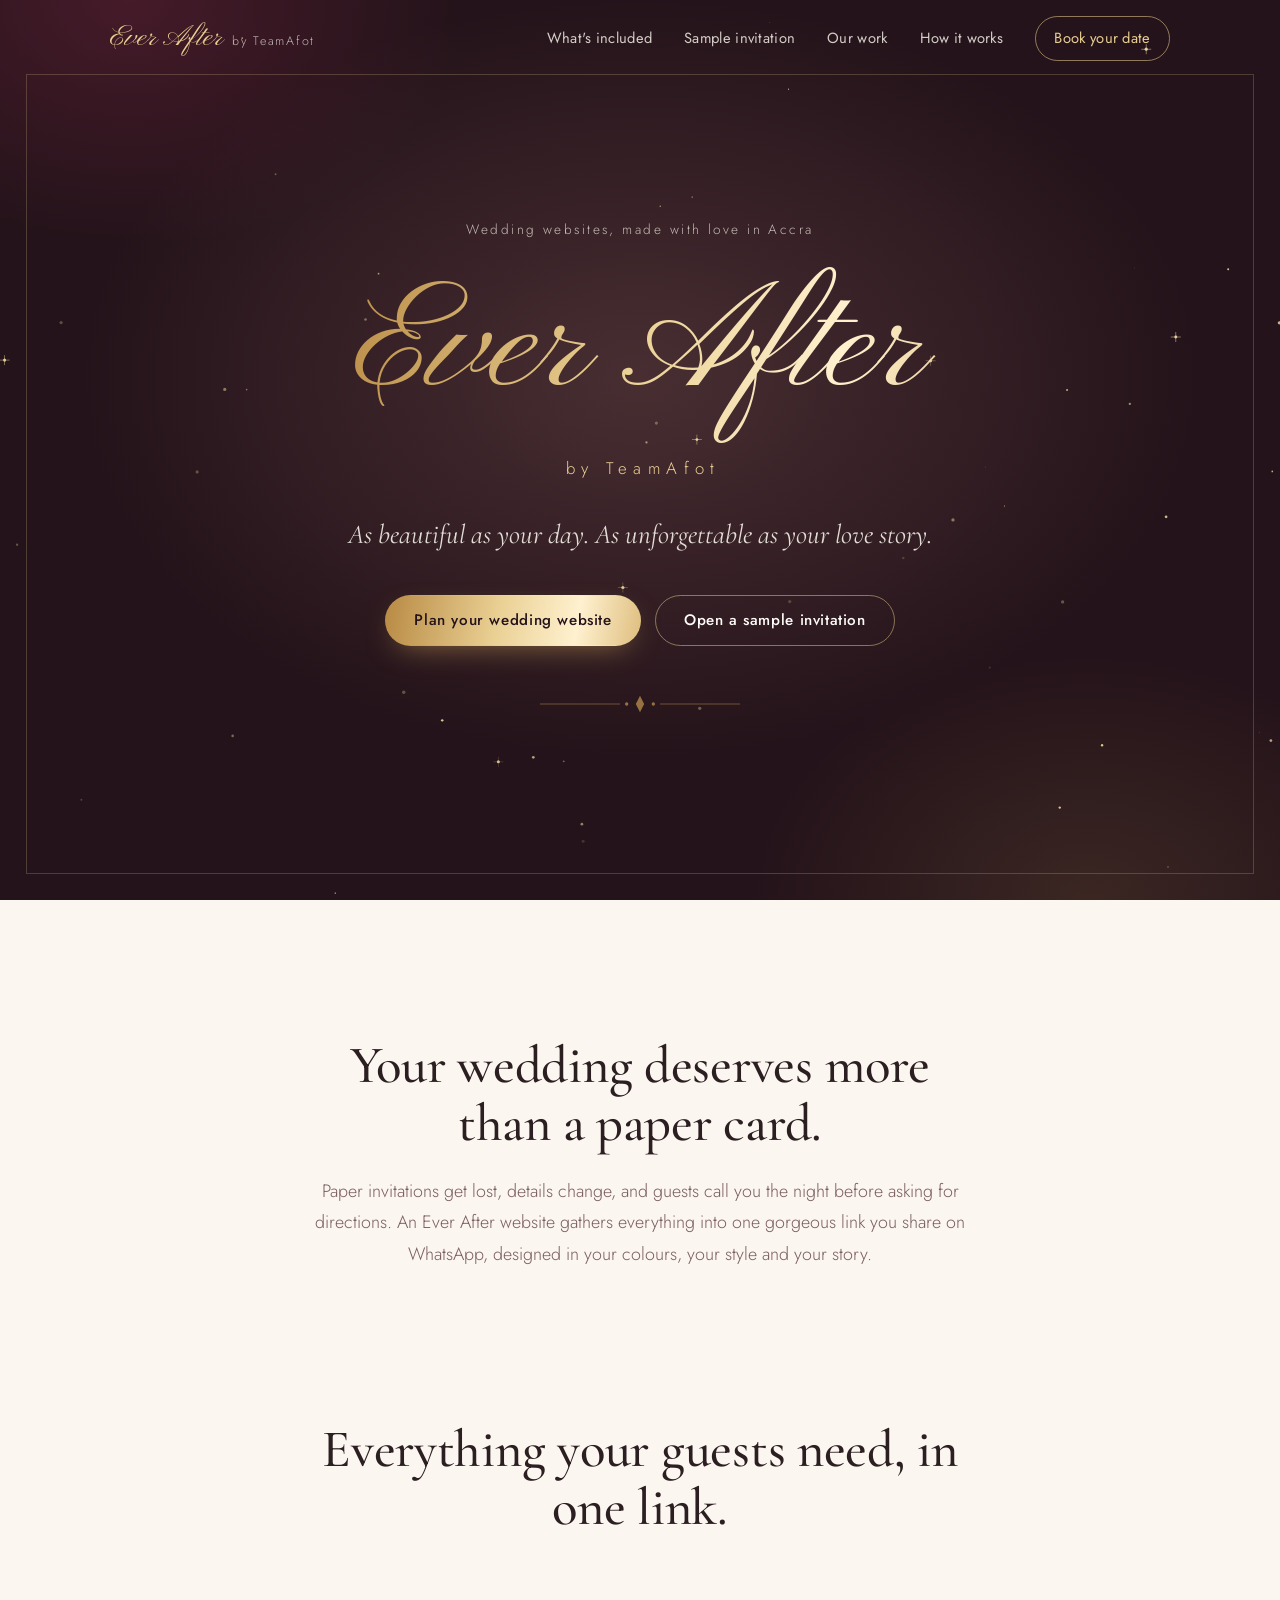
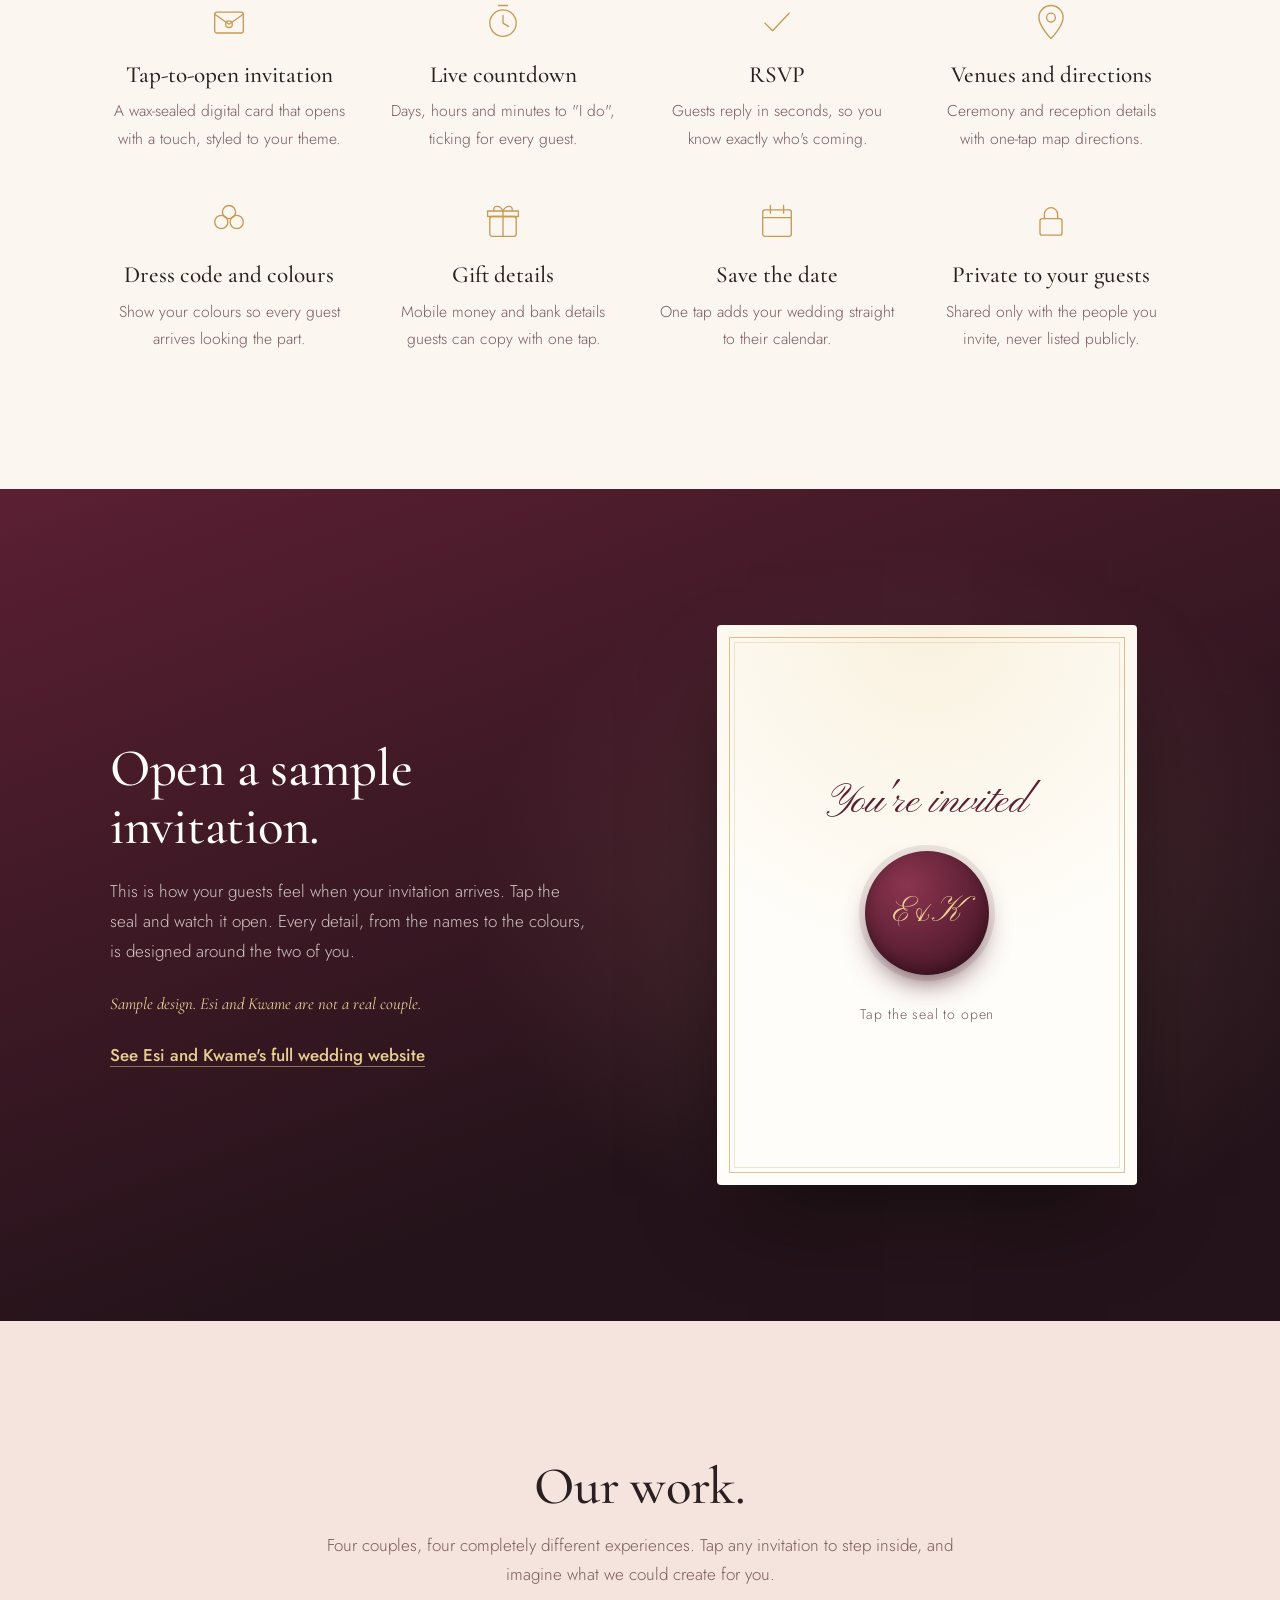
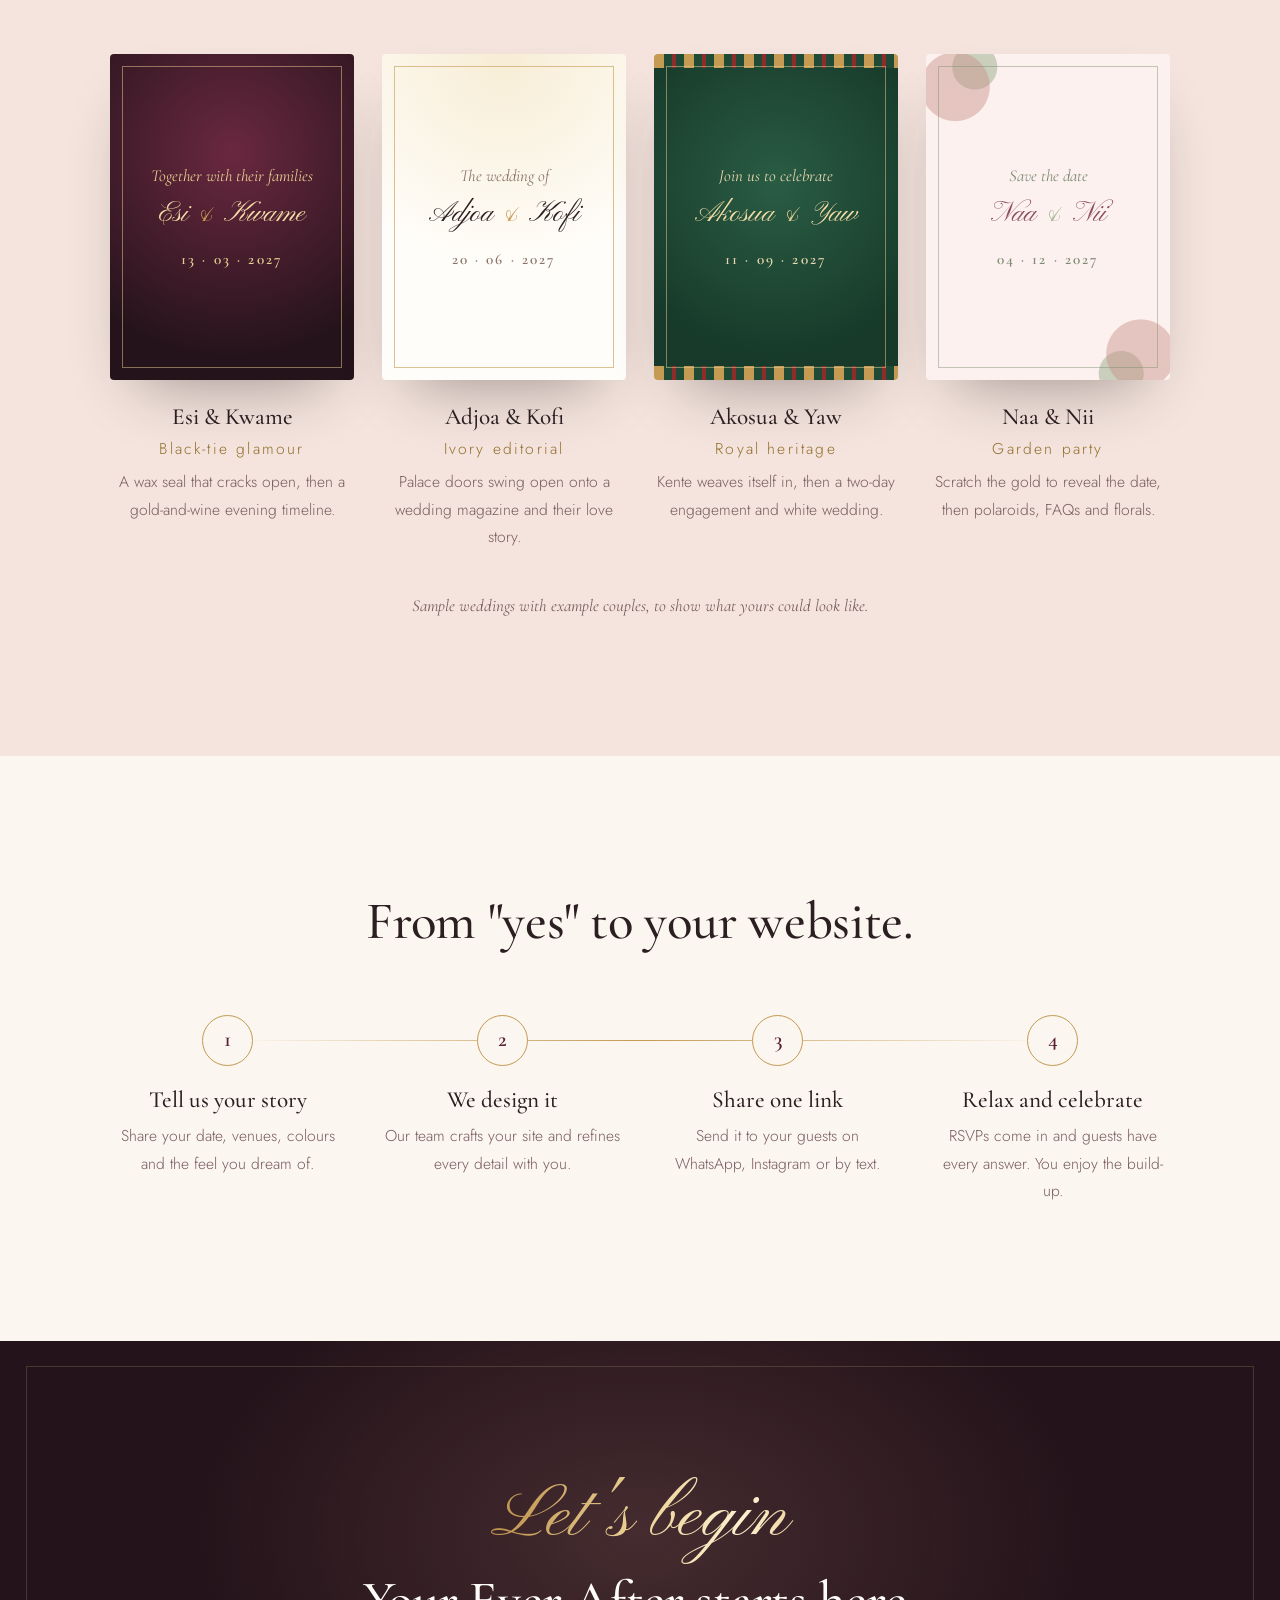
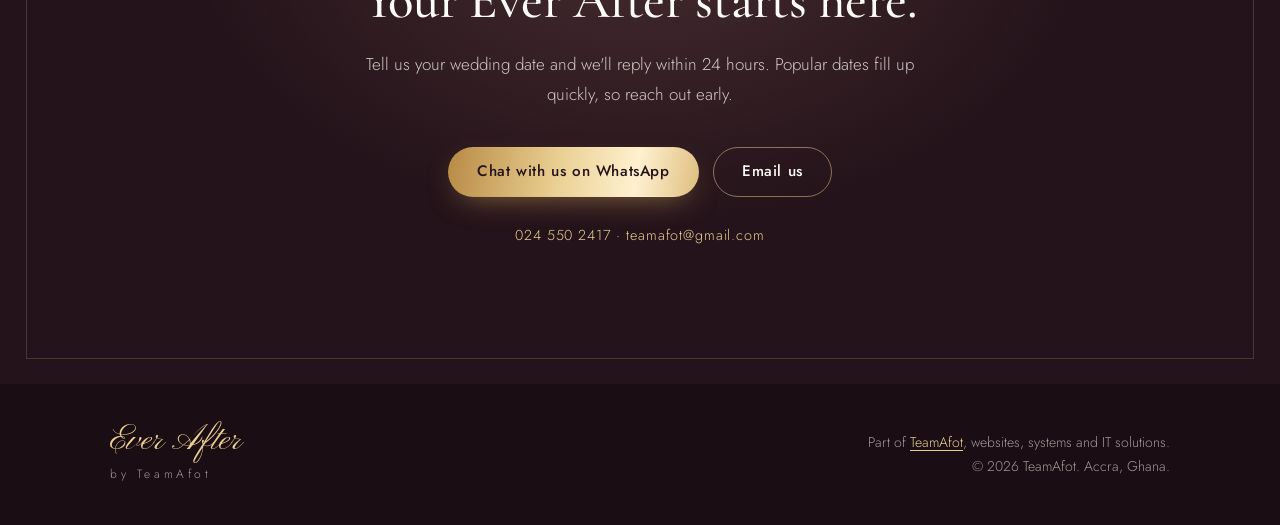
==== commit 34e82936: "Add files via upload" ====
--- a/index.html
+++ b/index.html
@@ -123,7 +123,7 @@
         <h2>Open a sample invitation.</h2>
         <p>This is how your guests feel when your invitation arrives. Tap the seal and watch it open. Every detail, from the names to the colours, is designed around the two of you.</p>
         <p class="sample__note">Sample design. Esi and Kwame are not a real couple.</p>
-        <a class="sample__full" href="demo/?s=wine">See Esi and Kwame's full wedding website</a>
+        <a class="sample__full" href="demo/esi-kwame/">See Esi and Kwame's full wedding website</a>
       </div>
 
       <div class="invite">
@@ -167,11 +167,11 @@
     <div class="wrap">
       <div class="head head--center">
         <h2>Our work.</h2>
-        <p>Tap any invitation to open the full wedding website, from envelope to RSVP. Every Ever After site is designed from scratch around the couple.</p>
+        <p>Four couples, four completely different experiences. Tap any invitation to step inside, and imagine what we could create for you.</p>
       </div>
       <ul class="styles__grid" role="list">
         <li class="look look--wine">
-          <a class="look__link" href="demo/?s=wine" aria-label="See Esi and Kwame's sample wedding website">
+          <a class="look__link" href="demo/esi-kwame/" aria-label="See Esi and Kwame's sample wedding website">
             <div class="look__card" aria-hidden="true">
               <p class="look__small">Together with their families</p>
               <p class="look__names">Esi <span>&amp;</span> Kwame</p>
@@ -179,12 +179,12 @@
               <span class="look__tap">Tap to see</span>
             </div>
             <h3>Esi &amp; Kwame</h3>
-            <p class="look__style">Wine and champagne</p>
-            <p>Black-tie glamour with a wax seal, gold and deep wine.</p>
+            <p class="look__style">Black-tie glamour</p>
+            <p>A wax seal that cracks open, then a gold-and-wine evening timeline.</p>
           </a>
         </li>
         <li class="look look--ivory">
-          <a class="look__link" href="demo/?s=ivory" aria-label="See Adjoa and Kofi's sample wedding website">
+          <a class="look__link" href="demo/adjoa-kofi/" aria-label="See Adjoa and Kofi's sample wedding website">
             <div class="look__card" aria-hidden="true">
               <p class="look__small">The wedding of</p>
               <p class="look__names">Adjoa <span>&amp;</span> Kofi</p>
@@ -192,12 +192,12 @@
               <span class="look__tap">Tap to see</span>
             </div>
             <h3>Adjoa &amp; Kofi</h3>
-            <p class="look__style">Ivory and gold</p>
-            <p>Timeless elegance with gold foil detail and soft ivory paper.</p>
+            <p class="look__style">Ivory editorial</p>
+            <p>Palace doors swing open onto a wedding magazine and their love story.</p>
           </a>
         </li>
         <li class="look look--heritage">
-          <a class="look__link" href="demo/?s=heritage" aria-label="See Akosua and Yaw's sample wedding website">
+          <a class="look__link" href="demo/akosua-yaw/" aria-label="See Akosua and Yaw's sample wedding website">
             <div class="look__card" aria-hidden="true">
               <p class="look__small">Join us to celebrate</p>
               <p class="look__names">Akosua <span>&amp;</span> Yaw</p>
@@ -206,11 +206,11 @@
             </div>
             <h3>Akosua &amp; Yaw</h3>
             <p class="look__style">Royal heritage</p>
-            <p>Kente-inspired gold and emerald, with a traditional engagement and white wedding.</p>
+            <p>Kente weaves itself in, then a two-day engagement and white wedding.</p>
           </a>
         </li>
         <li class="look look--blush">
-          <a class="look__link" href="demo/?s=blush" aria-label="See Naa and Nii's sample wedding website">
+          <a class="look__link" href="demo/naa-nii/" aria-label="See Naa and Nii's sample wedding website">
             <div class="look__card" aria-hidden="true">
               <p class="look__small">Save the date</p>
               <p class="look__names">Naa <span>&amp;</span> Nii</p>
@@ -218,8 +218,8 @@
               <span class="look__tap">Tap to see</span>
             </div>
             <h3>Naa &amp; Nii</h3>
-            <p class="look__style">Garden blush</p>
-            <p>Soft blush, sage and florals for a romantic garden wedding.</p>
+            <p class="look__style">Garden party</p>
+            <p>Scratch the gold to reveal the date, then polaroids, FAQs and florals.</p>
           </a>
         </li>
       </ul>
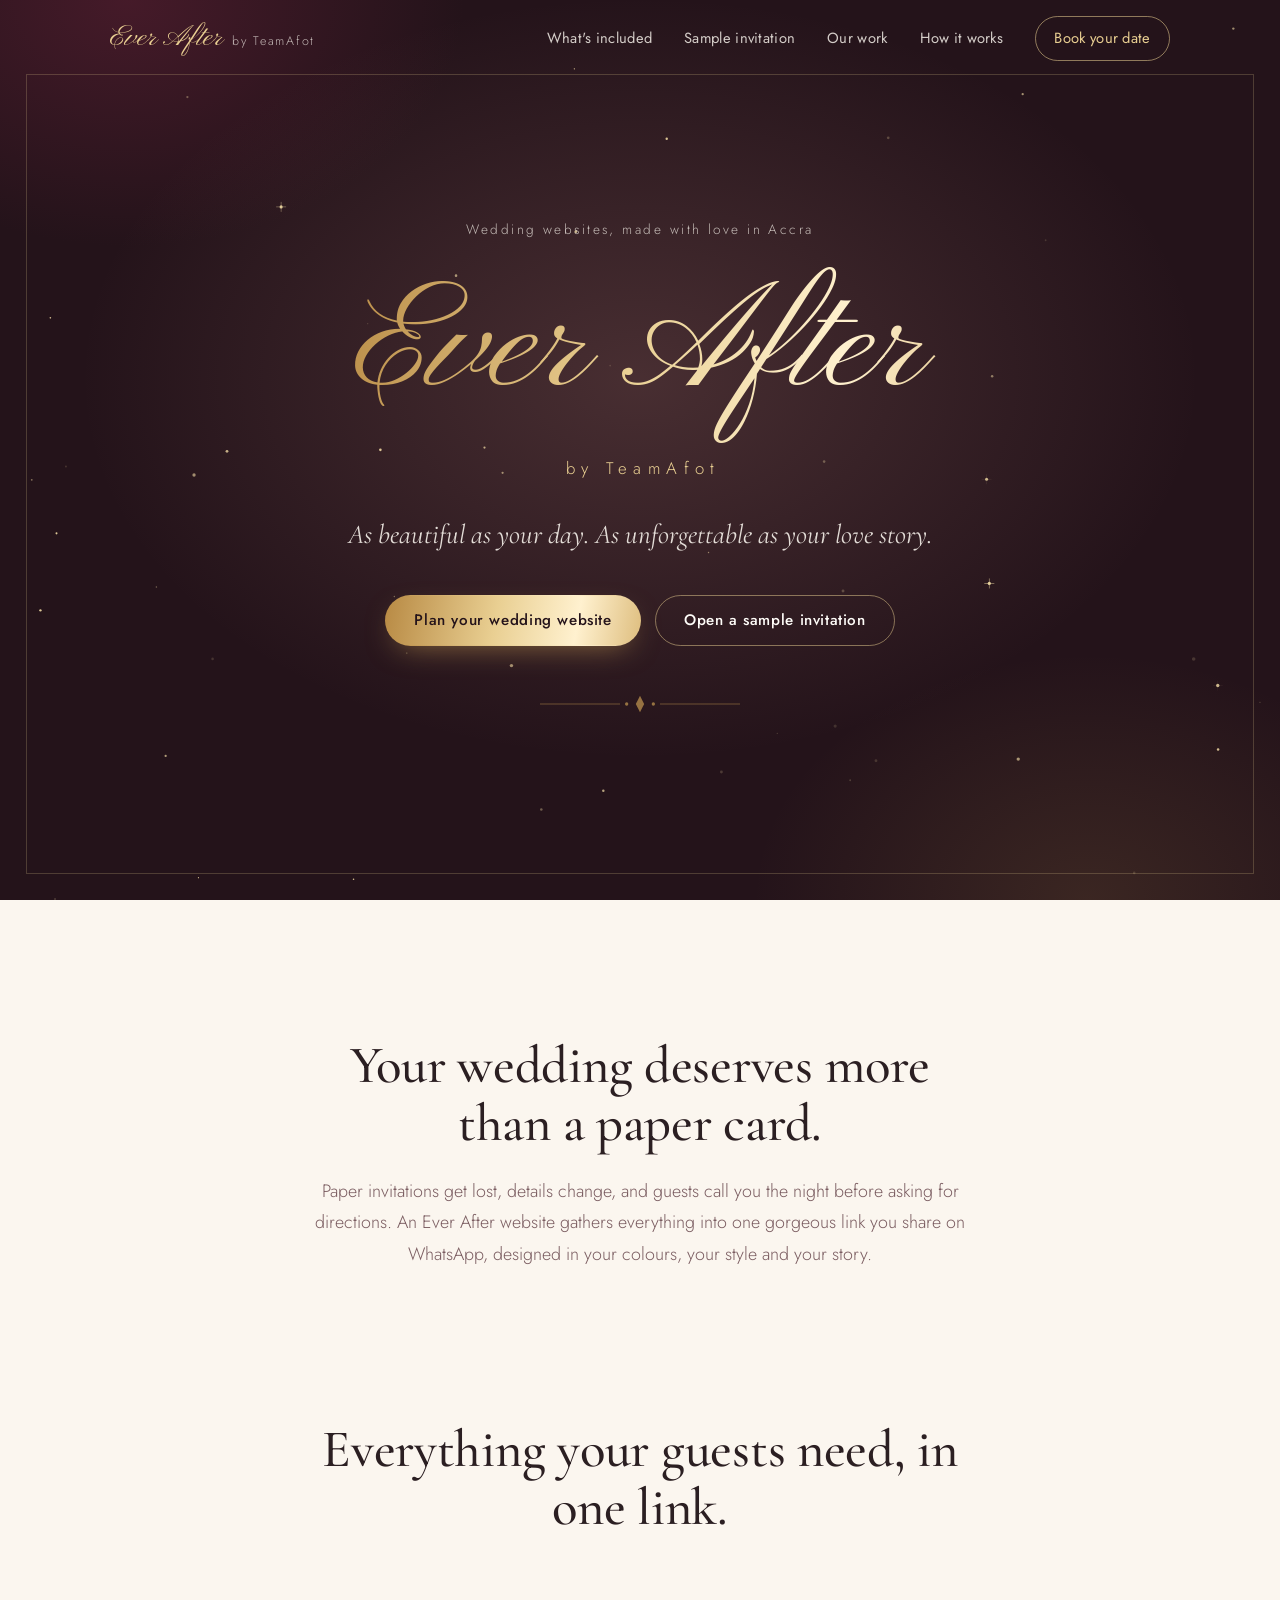
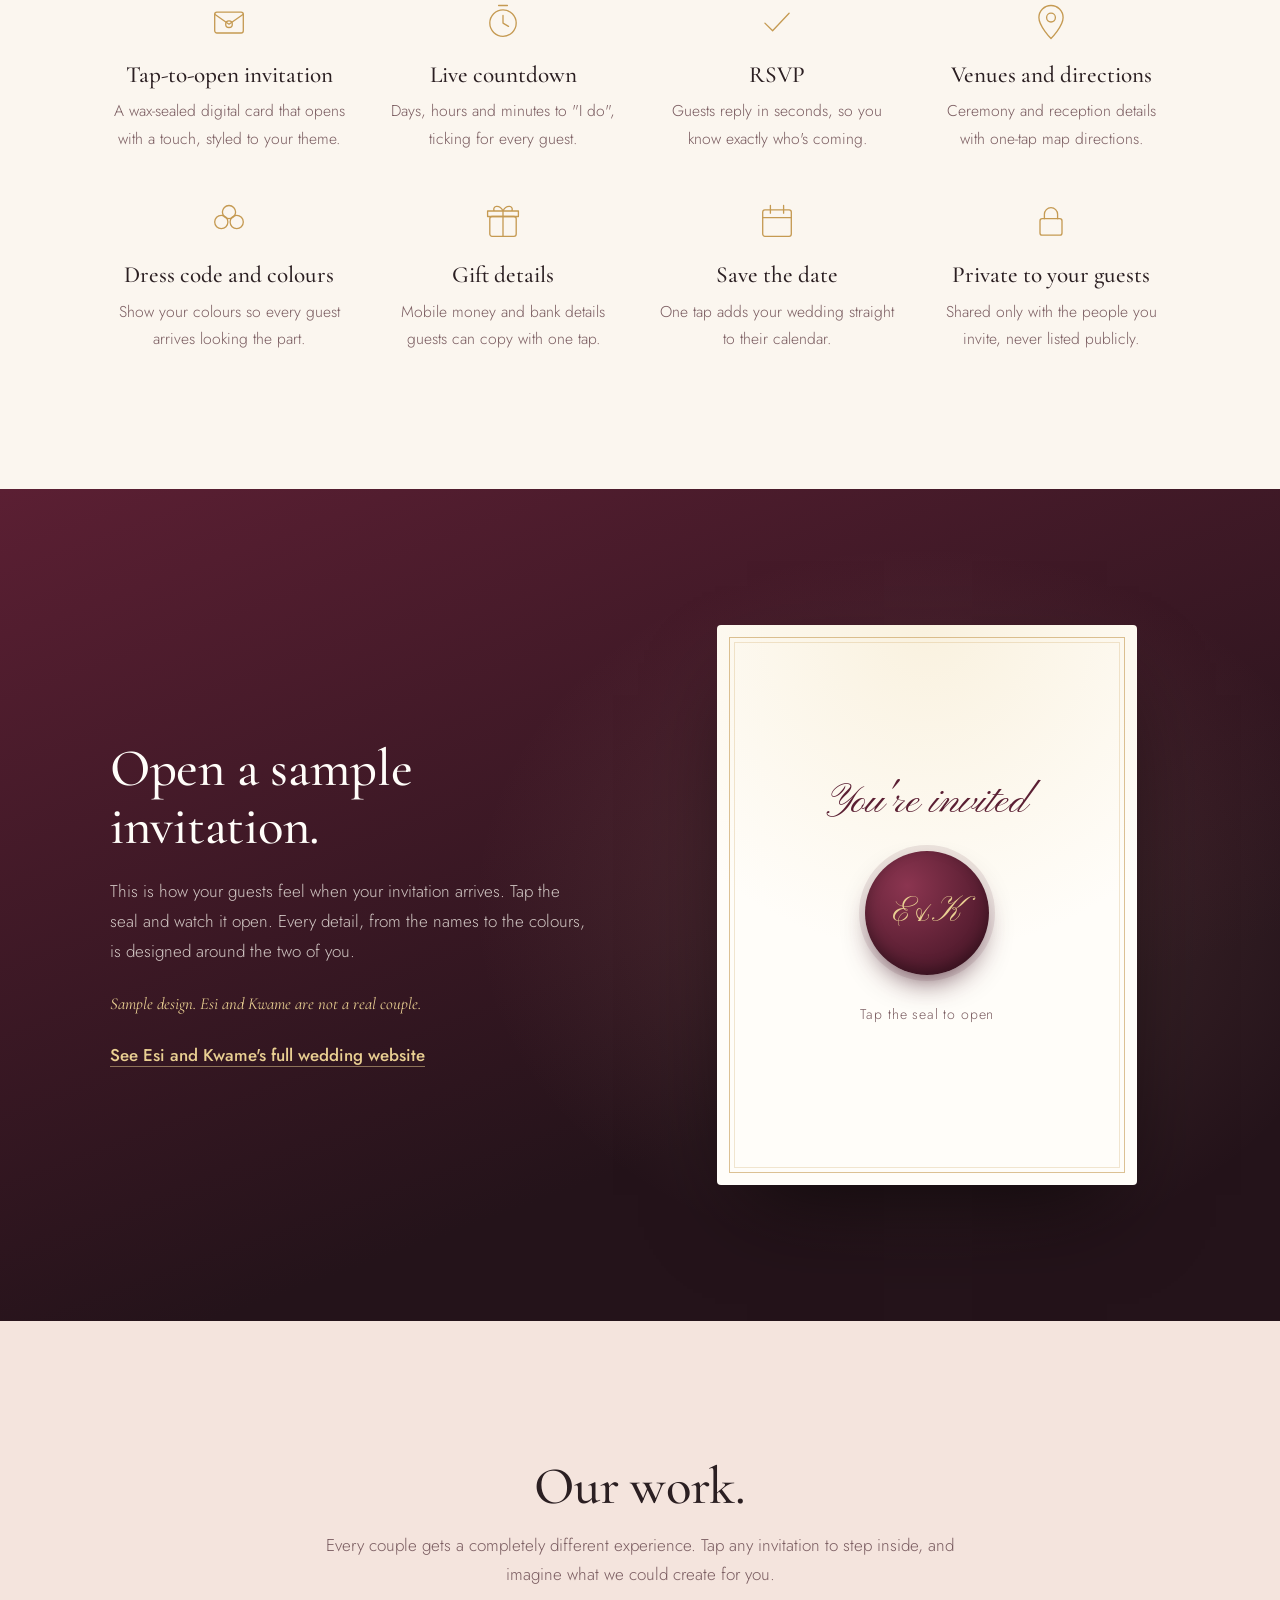
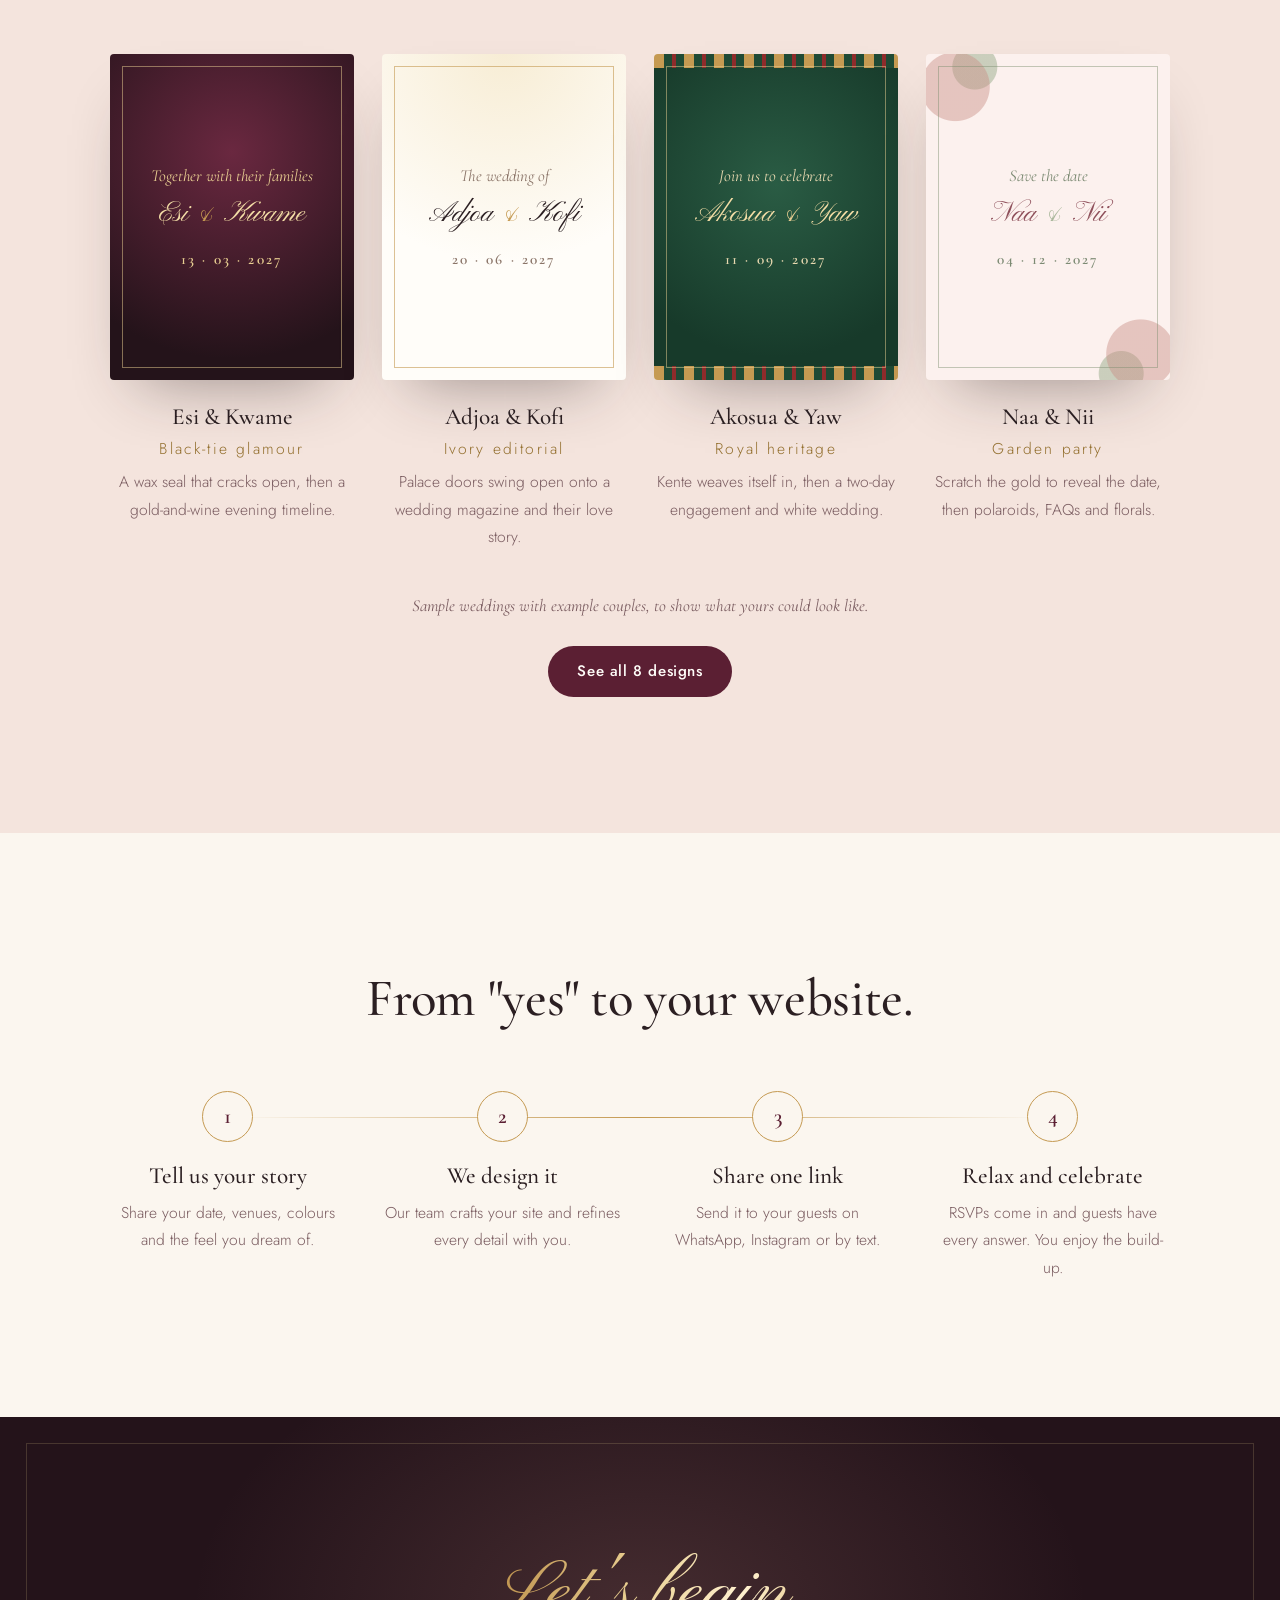
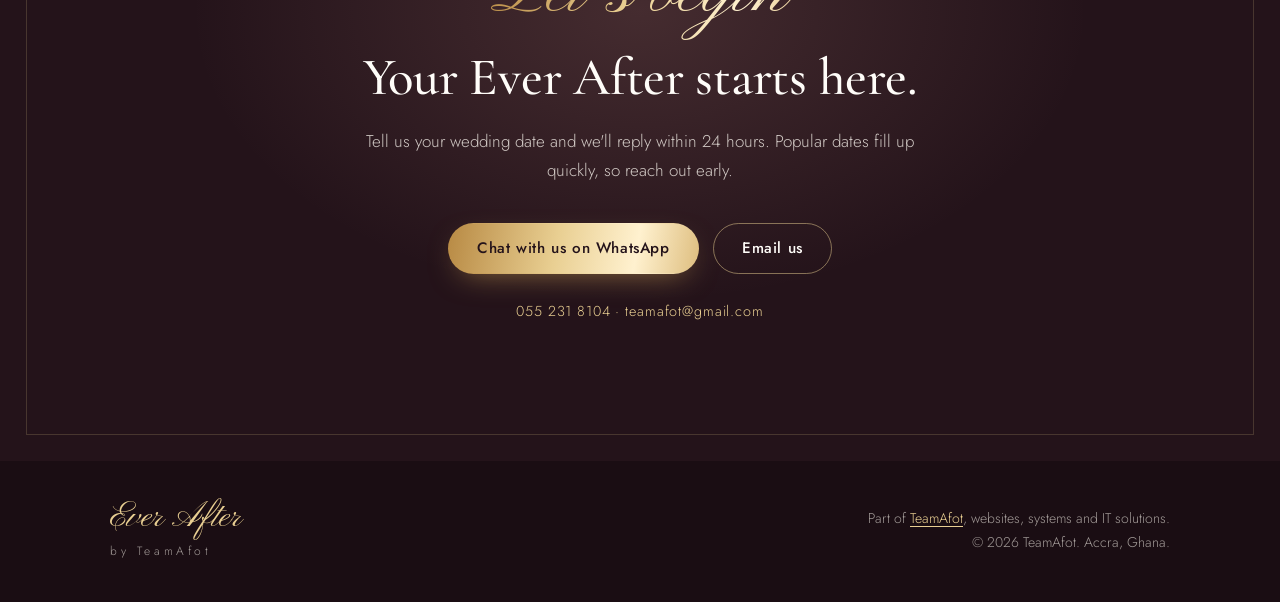
==== commit 521f69b8: "Add files via upload" ====
--- a/index.html
+++ b/index.html
@@ -167,7 +167,7 @@
     <div class="wrap">
       <div class="head head--center">
         <h2>Our work.</h2>
-        <p>Four couples, four completely different experiences. Tap any invitation to step inside, and imagine what we could create for you.</p>
+        <p>Every couple gets a completely different experience. Tap any invitation to step inside, and imagine what we could create for you.</p>
       </div>
       <ul class="styles__grid" role="list">
         <li class="look look--wine">
@@ -224,6 +224,7 @@
         </li>
       </ul>
       <p class="styles__note">Sample weddings with example couples, to show what yours could look like.</p>
+      <p class="styles__more"><a class="btn btn--wine" href="designs/">See all 8 designs</a></p>
     </div>
   </section>
 
@@ -249,10 +250,10 @@
       <h2>Your Ever After starts here.</h2>
       <p>Tell us your wedding date and we'll reply within 24 hours. Popular dates fill up quickly, so reach out early.</p>
       <div class="book__actions">
-        <a class="btn btn--foil" href="https://wa.me/233245502417?text=Hello%20Ever%20After%20by%20TeamAfot%2C%20we%27d%20love%20a%20wedding%20website.%20Our%20date%20is%3A%20" target="_blank" rel="noopener">Chat with us on WhatsApp</a>
+        <a class="btn btn--foil" href="https://wa.me/233552318104?text=Hello%20Ever%20After%20by%20TeamAfot%2C%20we%27d%20love%20a%20wedding%20website.%20Our%20date%20is%3A%20" target="_blank" rel="noopener">Chat with us on WhatsApp</a>
         <a class="btn btn--ghost" href="mailto:teamafot@gmail.com?subject=Wedding%20website%20enquiry">Email us</a>
       </div>
-      <p class="book__contact">024 550 2417 · teamafot@gmail.com</p>
+      <p class="book__contact">055 231 8104 · teamafot@gmail.com</p>
     </div>
   </section>
 </main>
--- a/styles.css
+++ b/styles.css
@@ -181,7 +181,7 @@
 .look__link > p { margin-top: .4rem; color: var(--mauve); font-size: .98rem; max-width: 20rem; margin-left: auto; margin-right: auto; }
 .look__card {
   position: relative; aspect-ratio: 3 / 4; border-radius: 4px; display: flex; flex-direction: column; align-items: center; justify-content: center; gap: .4rem; padding: 2rem 1.25rem;
-  box-shadow: 0 30px 60px -30px rgba(43, 31, 34, .45); transition: transform .5s var(--ease);
+  box-shadow: 0 30px 60px -30px rgba(43, 31, 34, .45); transition: transform .5s var(--ease); overflow: hidden;
 }
 .look__link:hover .look__card, .look__link:focus-visible .look__card { transform: translateY(-6px) rotate(-.6deg); }
 .look__card::before { content: ""; position: absolute; inset: 12px; border: 1px solid var(--frame); pointer-events: none; }
@@ -210,6 +210,24 @@
 }
 .look--wine .look__card { --frame: rgba(233,207,146,.5); --muted: #E9CF92; --name: #F3DDA6; --accent: #C59A52; background: radial-gradient(circle at 50% 30%, #6A2840, #24131A 80%); }
 .sample__full { display: inline-block; margin-top: 1.4rem; color: var(--gold-soft); font-weight: 500; text-underline-offset: 5px; text-decoration-color: rgba(233,207,146,.5); }
+.styles--page { padding-top: 9rem; min-height: 100vh; }
+.page__title { font-family: var(--serif); font-weight: 500; font-size: clamp(2.4rem, 5vw, 3.6rem); line-height: 1.1; }
+.nav__menu.is-static { display: flex; }
+.styles__more { text-align: center; margin-top: 1.6rem; }
+.btn--wine { background: var(--wine); color: var(--pearl); }
+.btn--wine:hover { transform: translateY(-2px); background: #6E2840; }
+.look__art { position: absolute; bottom: 14%; left: 50%; width: 42%; transform: translateX(-50%); opacity: .95; }
+.look--storybook .look__card { --frame: rgba(197,154,82,.7); --muted: #E6CFA0; --name: #F3DDA6; --accent: #C59A52; background: linear-gradient(90deg, #172443 0 7%, #22335A 7%); justify-content: flex-start; padding-top: 2.6rem; }
+.look--afro .look__card { --frame: rgba(255,77,141,.4); --muted: #B6A8D6; --name: #FFC24B; --accent: #FF4D8D; background: radial-gradient(circle at 50% 120%, #3A2470, #120B24 70%); }
+.look__vinyl { position: absolute; bottom: -18%; left: 50%; width: 70%; aspect-ratio: 1; transform: translateX(-50%); border-radius: 50%; background: radial-gradient(circle, #FF4D8D 0 18%, #111 18.5% 20%, transparent 20.5%), repeating-radial-gradient(circle, #111 0 2px, #222 2px 4px); animation: lookspin 6s linear infinite; }
+@keyframes lookspin { to { transform: translateX(-50%) rotate(360deg); } }
+.look--ticket .look__card { --frame: rgba(14,110,140,.35); --muted: #0E6E8C; --name: #0B2A3C; --accent: #F2785C; background: linear-gradient(180deg, #8FD3E8, #CDEFF5 55%, #F6E3C3 55%); }
+.look__plane { position: absolute; top: 14%; left: 12%; font-size: 1.6rem; color: #fff; animation: lookfly 5s ease-in-out infinite alternate; }
+@keyframes lookfly { to { transform: translate(120px, -12px); } }
+.look--chat .look__card { --frame: rgba(91,63,208,.35); --muted: #6E6787; --name: #5B3FD0; --accent: #FF7AA8; background: radial-gradient(rgba(91,63,208,.12) 1.5px, transparent 1.5px) 0 0 / 14px 14px, #F3EEFF; }
+.look__bubble { position: absolute; top: 14%; right: 10%; background: #fff; color: #1B1530; font: 400 .8rem var(--sans); padding: .5rem .8rem; border-radius: 12px 12px 4px 12px; box-shadow: 0 6px 16px -8px rgba(27,21,48,.4); animation: lookpop 2.4s ease-in-out infinite; }
+@keyframes lookpop { 50% { transform: translateY(-5px); } }
+.look--afro .look__names, .look--storybook .look__names { position: relative; }
 .styles__note { text-align: center; margin-top: 2.5rem; font-family: var(--serif); font-style: italic; color: var(--mauve); }
 
 /* ===== How ===== */
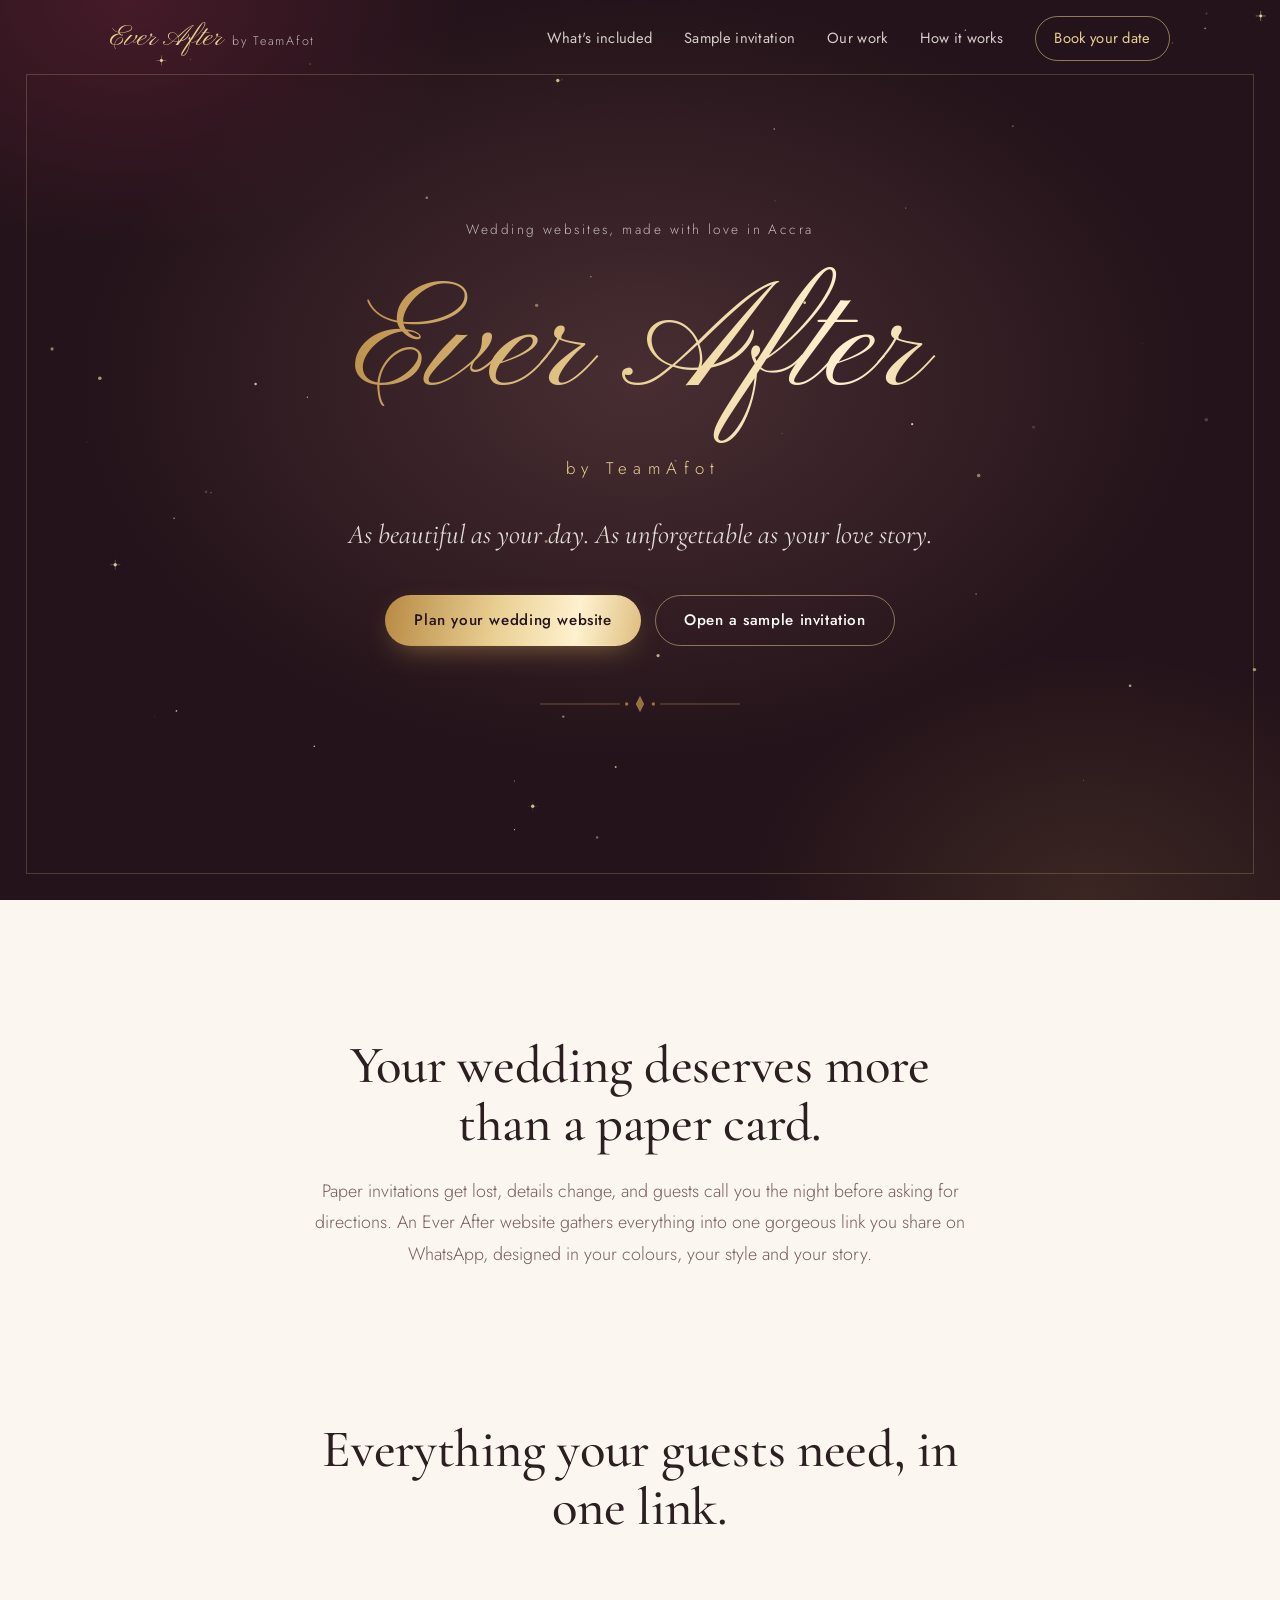
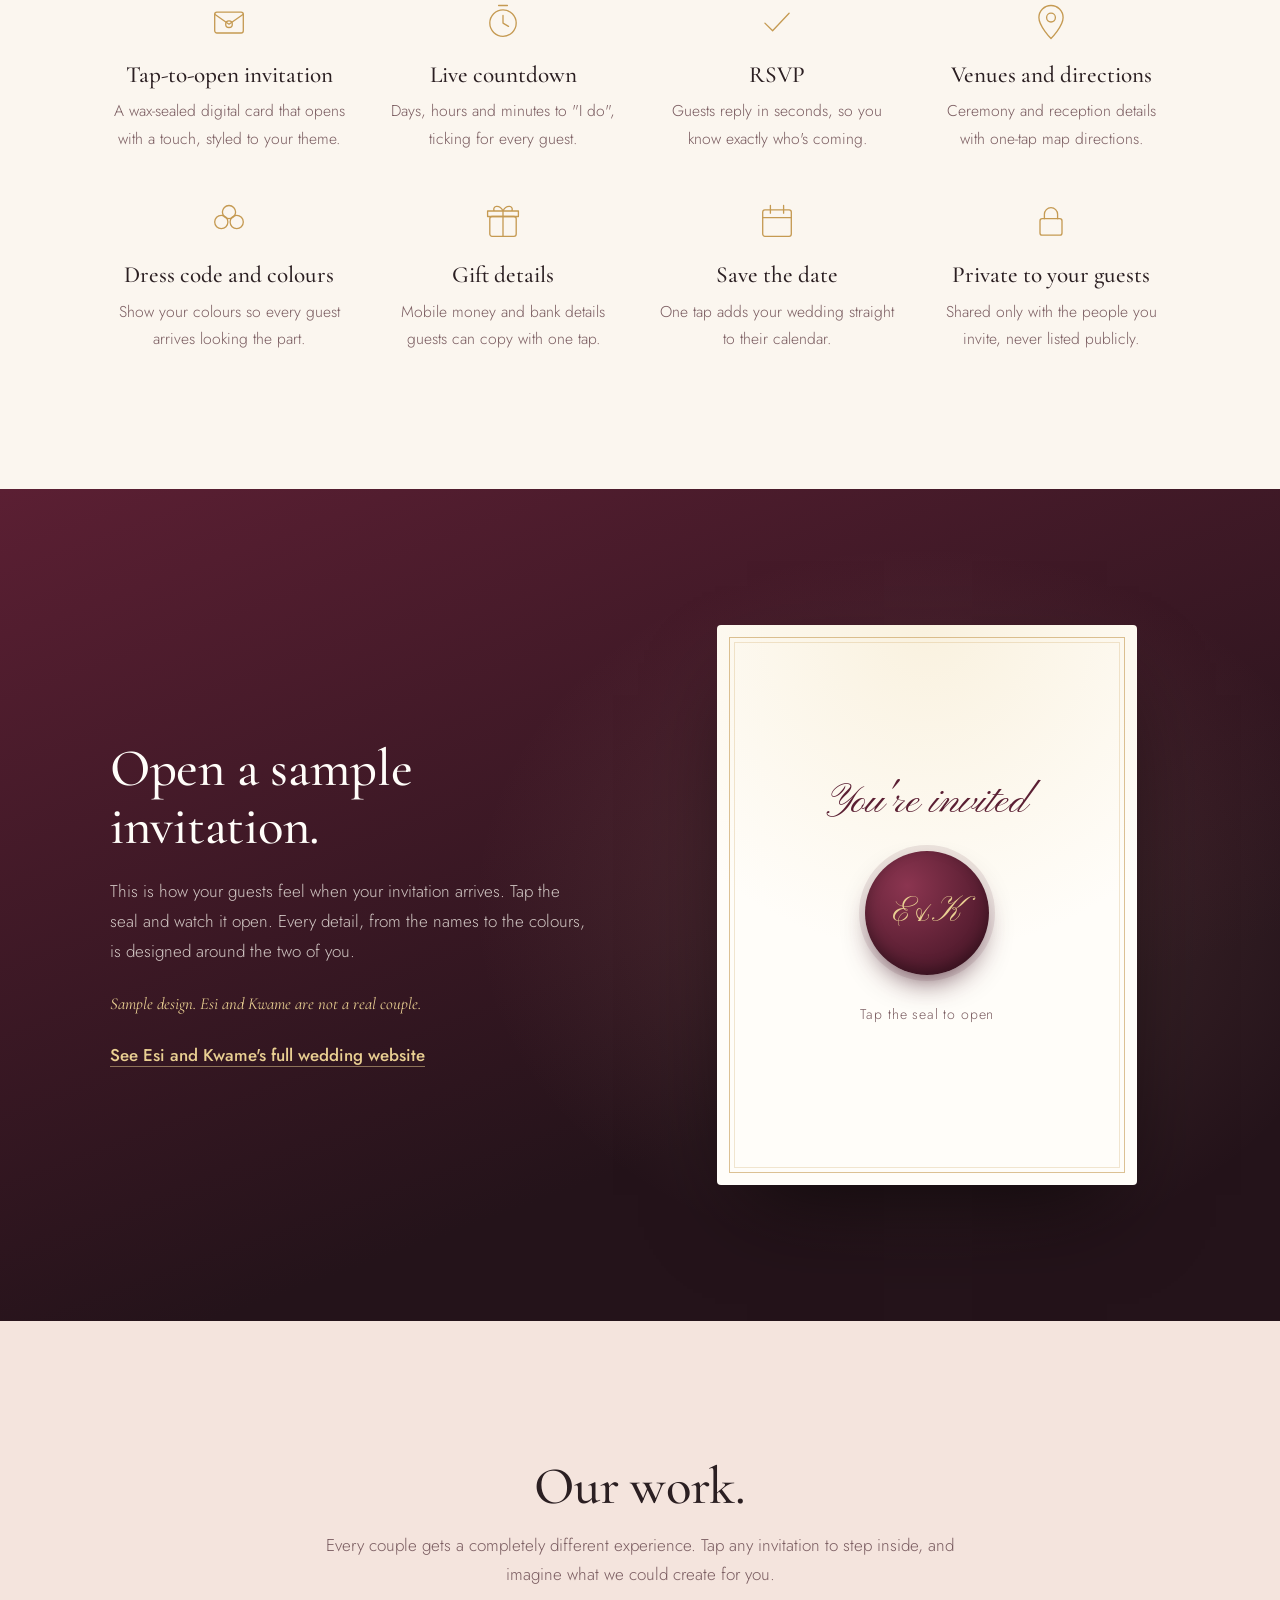
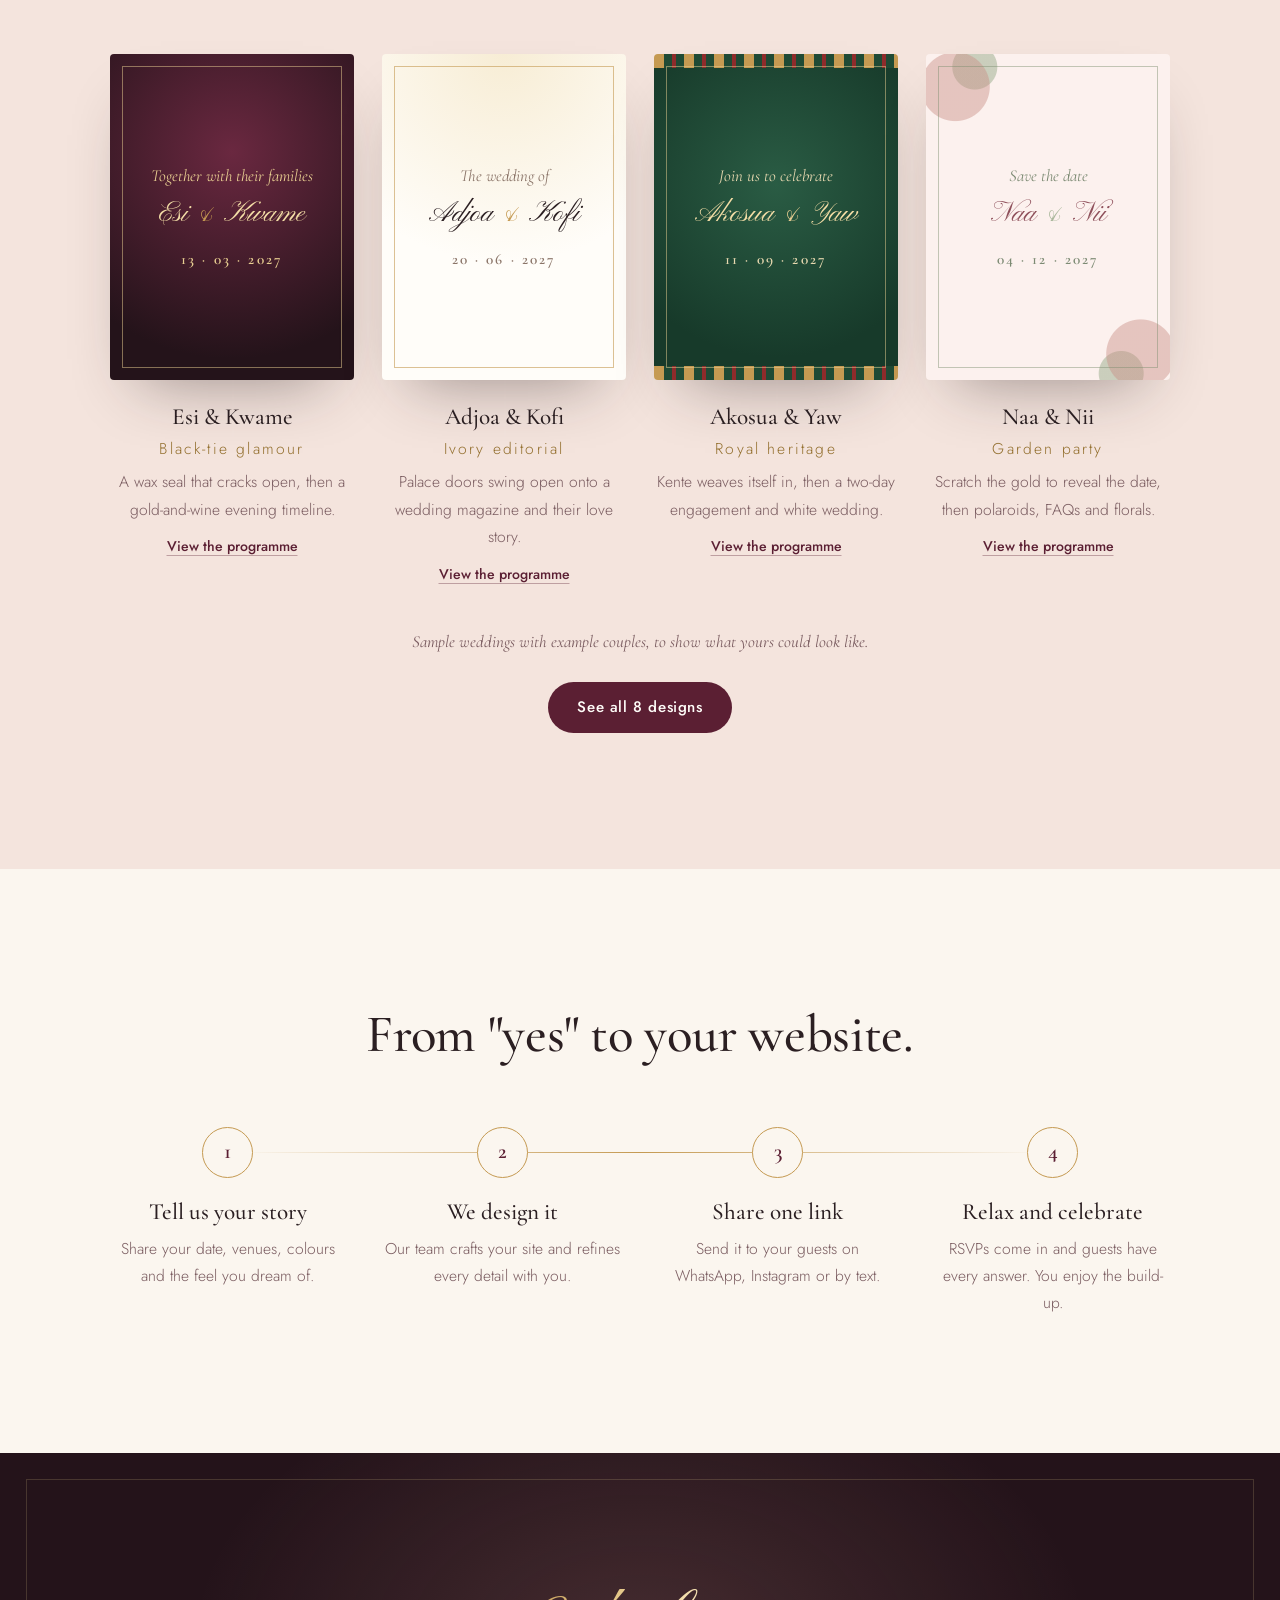
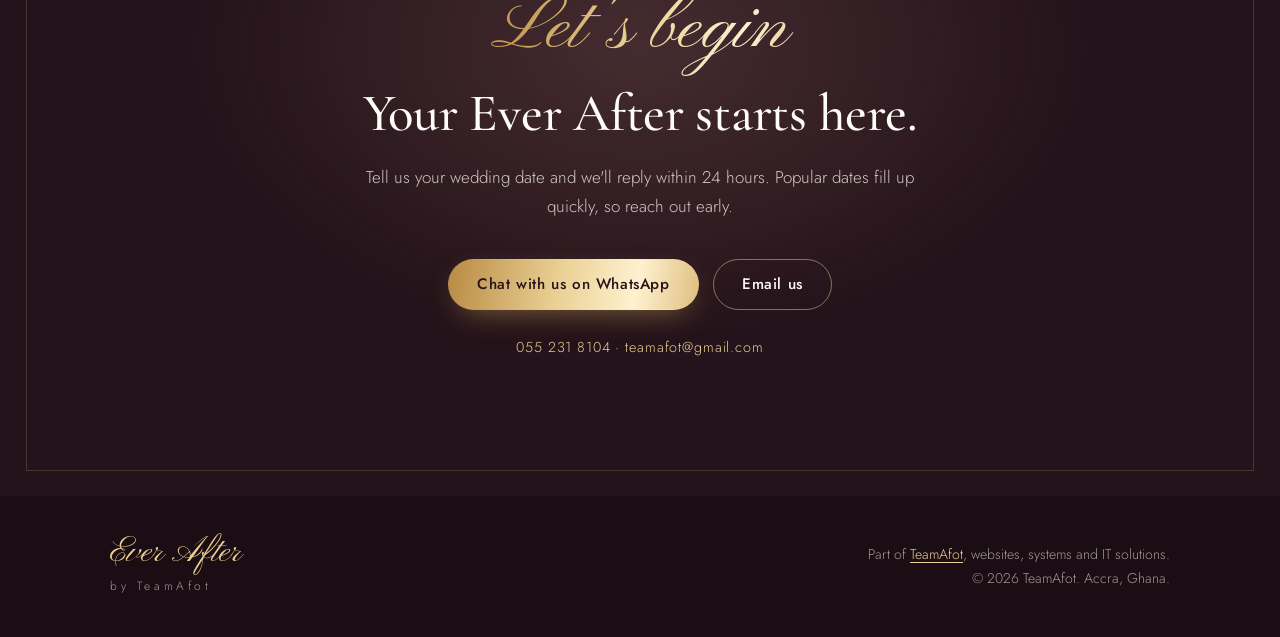
==== commit 99ed6793: "Add files via upload" ====
--- a/index.html
+++ b/index.html
@@ -182,6 +182,7 @@
             <p class="look__style">Black-tie glamour</p>
             <p>A wax seal that cracks open, then a gold-and-wine evening timeline.</p>
           </a>
+          <a class="look__prog" href="programme/?c=esi-kwame">View the programme</a>
         </li>
         <li class="look look--ivory">
           <a class="look__link" href="demo/adjoa-kofi/" aria-label="See Adjoa and Kofi's sample wedding website">
@@ -195,6 +196,7 @@
             <p class="look__style">Ivory editorial</p>
             <p>Palace doors swing open onto a wedding magazine and their love story.</p>
           </a>
+          <a class="look__prog" href="programme/?c=adjoa-kofi">View the programme</a>
         </li>
         <li class="look look--heritage">
           <a class="look__link" href="demo/akosua-yaw/" aria-label="See Akosua and Yaw's sample wedding website">
@@ -208,6 +210,7 @@
             <p class="look__style">Royal heritage</p>
             <p>Kente weaves itself in, then a two-day engagement and white wedding.</p>
           </a>
+          <a class="look__prog" href="programme/?c=akosua-yaw">View the programme</a>
         </li>
         <li class="look look--blush">
           <a class="look__link" href="demo/naa-nii/" aria-label="See Naa and Nii's sample wedding website">
@@ -221,6 +224,7 @@
             <p class="look__style">Garden party</p>
             <p>Scratch the gold to reveal the date, then polaroids, FAQs and florals.</p>
           </a>
+          <a class="look__prog" href="programme/?c=naa-nii">View the programme</a>
         </li>
       </ul>
       <p class="styles__note">Sample weddings with example couples, to show what yours could look like.</p>
--- a/styles.css
+++ b/styles.css
@@ -228,6 +228,9 @@
 .look__bubble { position: absolute; top: 14%; right: 10%; background: #fff; color: #1B1530; font: 400 .8rem var(--sans); padding: .5rem .8rem; border-radius: 12px 12px 4px 12px; box-shadow: 0 6px 16px -8px rgba(27,21,48,.4); animation: lookpop 2.4s ease-in-out infinite; }
 @keyframes lookpop { 50% { transform: translateY(-5px); } }
 .look--afro .look__names, .look--storybook .look__names { position: relative; }
+.look__prog { display: inline-block; margin-top: .7rem; font-size: .88rem; font-weight: 500; color: var(--wine); text-underline-offset: 4px; text-decoration-color: rgba(91,31,51,.35); }
+.look { display: flex; flex-direction: column; align-items: center; }
+.look__link { align-self: stretch; }
 .styles__note { text-align: center; margin-top: 2.5rem; font-family: var(--serif); font-style: italic; color: var(--mauve); }
 
 /* ===== How ===== */
